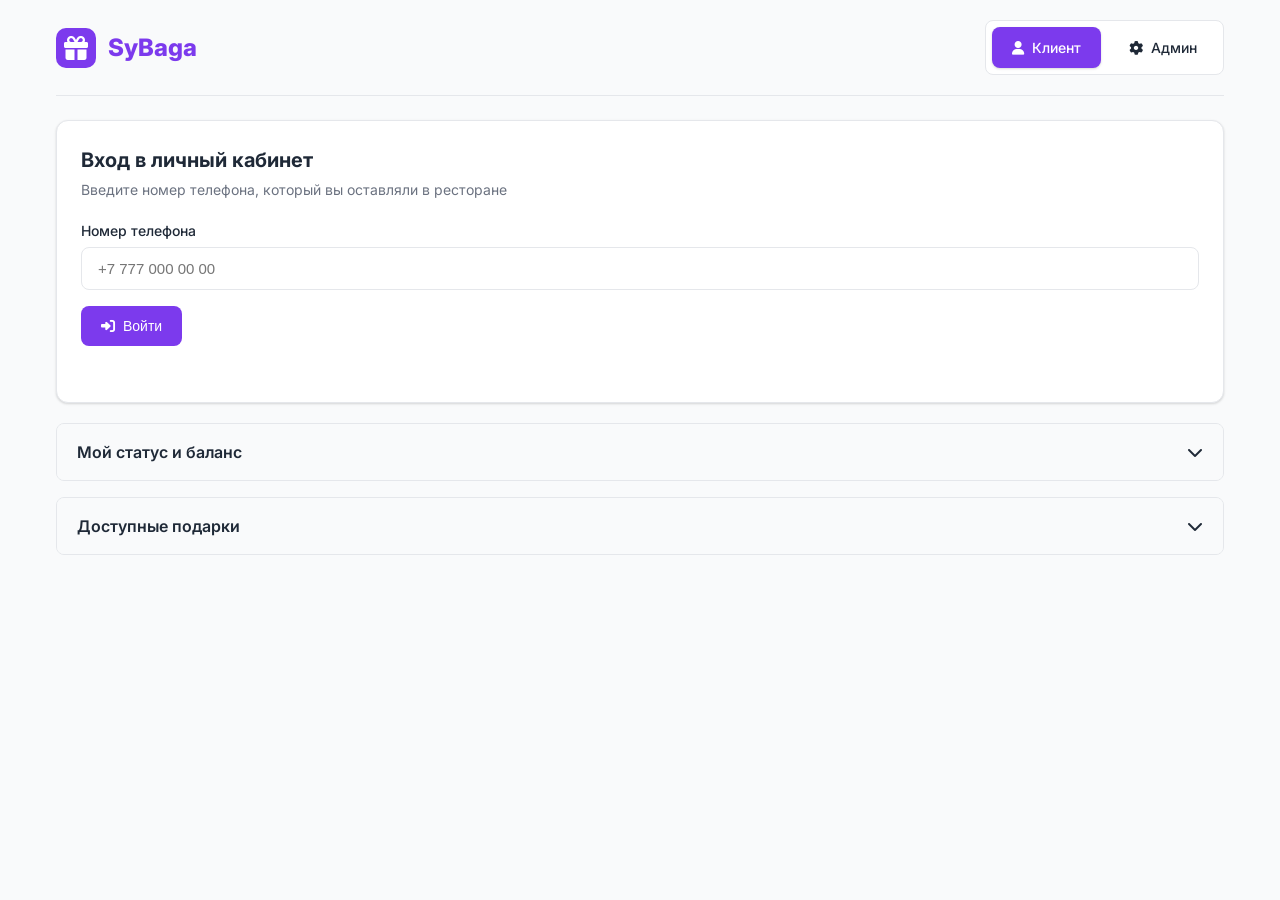
==== index.html @ da4df9f8 "lol" ====
<!DOCTYPE html>
<html lang="ru">
<head>
  <meta charset="UTF-8"/>
  <meta name="viewport" content="width=device-width, initial-scale=1"/>
  <title>SyBaga — Бонусная система</title>
  <link rel="preconnect" href="https://fonts.googleapis.com">
  <link rel="preconnect" href="https://fonts.gstatic.com" crossorigin>
  <link href="https://fonts.googleapis.com/css2?family=Inter:wght@300;400;500;600;700;800&display=swap" rel="stylesheet">
  <link rel="stylesheet" href="https://cdnjs.cloudflare.com/ajax/libs/font-awesome/6.4.0/css/all.min.css">
  <style>
    :root {
      --primary: #7c3aed;
      --primary-dark: #6d28d9;
      --primary-light: #8b5cf6;
      --primary-bg: #f5f3ff;
      --secondary: #10b981;
      --secondary-dark: #059669;
      --accent: #f59e0b;
      --danger: #ef4444;
      --danger-dark: #dc2626;
      --text: #1f2937;
      --text-light: #6b7280;
      --text-lighter: #9ca3af;
      --bg: #f9fafb;
      --bg-card: #ffffff;
      --border: #e5e7eb;
      --border-light: #f3f4f6;
      --shadow: 0 1px 3px 0 rgba(0, 0, 0, 0.1), 0 1px 2px 0 rgba(0, 0, 0, 0.06);
      --shadow-lg: 0 10px 15px -3px rgba(0, 0, 0, 0.1), 0 4px 6px -2px rgba(0, 0, 0, 0.05);
      --radius: 8px;
      --radius-lg: 12px;
      --radius-xl: 16px;
    }

    * {
      box-sizing: border-box;
      margin: 0;
      padding: 0;
    }

    body {
      min-height: 100vh;
      font-family: 'Inter', system-ui, -apple-system, BlinkMacSystemFont, "Segoe UI", sans-serif;
      background: var(--bg);
      color: var(--text);
      line-height: 1.5;
    }

    /* Layout */
    .app-container {
      max-width: 1200px;
      margin: 0 auto;
      padding: 0 16px;
    }

    .app-header {
      display: flex;
      align-items: center;
      justify-content: space-between;
      padding: 20px 0;
      margin-bottom: 24px;
      border-bottom: 1px solid var(--border);
    }

    .logo {
      display: flex;
      align-items: center;
      gap: 12px;
      font-weight: 800;
      font-size: 24px;
      color: var(--primary);
    }

    .logo-icon {
      background: var(--primary);
      color: white;
      width: 40px;
      height: 40px;
      border-radius: 10px;
      display: flex;
      align-items: center;
      justify-content: center;
    }

    .view-tabs {
      display: flex;
      gap: 8px;
      background: var(--bg-card);
      padding: 6px;
      border-radius: var(--radius);
      border: 1px solid var(--border);
    }

    .view-tab {
      padding: 10px 20px;
      border-radius: var(--radius);
      cursor: pointer;
      font-weight: 500;
      font-size: 14px;
      transition: all 0.2s;
      display: flex;
      align-items: center;
      gap: 8px;
    }

    .view-tab.active {
      background: var(--primary);
      color: white;
      box-shadow: var(--shadow);
    }

    .page {
      display: none;
    }

    .page.active {
      display: block;
    }

    /* Cards */
    .card {
      background: var(--bg-card);
      border-radius: var(--radius-lg);
      padding: 24px;
      box-shadow: var(--shadow);
      border: 1px solid var(--border);
      margin-bottom: 20px;
    }

    .card-header {
      display: flex;
      align-items: center;
      justify-content: space-between;
      margin-bottom: 20px;
    }

    .card-title {
      font-size: 20px;
      font-weight: 700;
      color: var(--text);
    }

    .card-subtitle {
      font-size: 14px;
      color: var(--text-light);
      margin-top: 4px;
    }

    /* Forms */
    .form-group {
      margin-bottom: 16px;
    }

    .form-label {
      display: block;
      font-size: 14px;
      font-weight: 500;
      margin-bottom: 6px;
      color: var(--text);
    }

    .form-input {
      width: 100%;
      padding: 12px 16px;
      border-radius: var(--radius);
      border: 1px solid var(--border);
      font-size: 15px;
      transition: all 0.2s;
      background: var(--bg-card);
    }

    .form-input:focus {
      outline: none;
      border-color: var(--primary);
      box-shadow: 0 0 0 3px rgba(124, 58, 237, 0.1);
    }

    /* Buttons */
    .btn {
      display: inline-flex;
      align-items: center;
      justify-content: center;
      padding: 12px 20px;
      border-radius: var(--radius);
      font-size: 14px;
      font-weight: 500;
      cursor: pointer;
      transition: all 0.2s;
      border: none;
      gap: 8px;
    }

    .btn-primary {
      background: var(--primary);
      color: white;
    }

    .btn-primary:hover {
      background: var(--primary-dark);
    }

    .btn-secondary {
      background: var(--secondary);
      color: white;
    }

    .btn-secondary:hover {
      background: var(--secondary-dark);
    }

    .btn-outline {
      background: transparent;
      color: var(--text);
      border: 1px solid var(--border);
    }

    .btn-outline:hover {
      background: var(--bg);
    }

    .btn-danger {
      background: var(--danger);
      color: white;
    }

    .btn-danger:hover {
      background: var(--danger-dark);
    }

    .btn-sm {
      padding: 8px 14px;
      font-size: 13px;
    }

    /* Toast */
    .toast {
      margin-top: 12px;
      padding: 10px 14px;
      border-radius: var(--radius);
      font-size: 14px;
      display: flex;
      align-items: center;
      gap: 8px;
    }

    .toast-success {
      background: #ecfdf5;
      color: var(--secondary-dark);
      border: 1px solid #a7f3d0;
    }

    .toast-error {
      background: #fef2f2;
      color: var(--danger-dark);
      border: 1px solid #fecaca;
    }

    /* Status badges */
    .status-badge {
      display: inline-flex;
      align-items: center;
      gap: 6px;
      padding: 6px 12px;
      border-radius: 20px;
      font-size: 13px;
      font-weight: 500;
    }

    .status-primary {
      background: var(--primary-bg);
      color: var(--primary);
    }

    .status-success {
      background: #ecfdf5;
      color: var(--secondary);
    }

    .status-warning {
      background: #fffbeb;
      color: var(--accent);
    }

    /* Grid */
    .grid-2 {
      display: grid;
      grid-template-columns: 1fr 1fr;
      gap: 20px;
    }

    .grid-3 {
      display: grid;
      grid-template-columns: repeat(3, 1fr);
      gap: 20px;
    }

    .grid-4 {
      display: grid;
      grid-template-columns: repeat(4, 1fr);
      gap: 20px;
    }

    @media (max-width: 900px) {
      .grid-2, .grid-3, .grid-4 {
        grid-template-columns: 1fr;
      }
    }

    /* User info cards */
    .user-info-grid {
      display: grid;
      grid-template-columns: repeat(auto-fill, minmax(200px, 1fr));
      gap: 16px;
    }

    .info-card {
      background: var(--bg);
      border-radius: var(--radius);
      padding: 16px;
      border: 1px solid var(--border-light);
    }

    .info-label {
      font-size: 13px;
      color: var(--text-light);
      margin-bottom: 4px;
    }

    .info-value {
      font-size: 18px;
      font-weight: 700;
      color: var(--text);
    }

    /* Gift cards */
    .gift-grid {
      display: grid;
      grid-template-columns: repeat(auto-fill, minmax(280px, 1fr));
      gap: 20px;
    }

    .gift-card {
      border-radius: var(--radius-lg);
      border: 1px solid var(--border);
      overflow: hidden;
      transition: all 0.3s;
      background: var(--bg-card);
    }

    .gift-card:hover {
      transform: translateY(-5px);
      box-shadow: var(--shadow-lg);
    }

    .gift-image {
      width: 100%;
      height: 160px;
      object-fit: cover;
      background: var(--bg);
    }

    .gift-content {
      padding: 16px;
    }

    .gift-title {
      font-size: 16px;
      font-weight: 600;
      margin-bottom: 8px;
    }

    .gift-price {
      font-size: 14px;
      color: var(--text-light);
      margin-bottom: 12px;
    }

    /* Admin Layout */
    .admin-layout {
      display: grid;
      grid-template-columns: 240px 1fr;
      gap: 24px;
    }

    @media (max-width: 900px) {
      .admin-layout {
        grid-template-columns: 1fr;
      }
    }

    .admin-sidebar {
      background: var(--bg-card);
      border-radius: var(--radius-lg);
      padding: 20px 0;
      box-shadow: var(--shadow);
      border: 1px solid var(--border);
      height: fit-content;
    }

    .sidebar-title {
      font-size: 14px;
      color: var(--text-light);
      margin-bottom: 12px;
      padding: 0 20px;
      font-weight: 600;
    }

    .nav-list {
      display: flex;
      flex-direction: column;
    }

    .nav-item {
      display: flex;
      align-items: center;
      justify-content: space-between;
      padding: 12px 20px;
      cursor: pointer;
      transition: all 0.2s;
      font-size: 14px;
      font-weight: 500;
    }

    .nav-item:hover {
      background: var(--bg);
    }

    .nav-item.active {
      background: var(--primary-bg);
      color: var(--primary);
      border-right: 3px solid var(--primary);
    }

    .nav-badge {
      background: var(--bg);
      color: var(--text-light);
      font-size: 11px;
      padding: 2px 6px;
      border-radius: 10px;
    }

    .nav-item.active .nav-badge {
      background: var(--primary);
      color: white;
    }

    /* KPI Cards */
    .kpi-grid {
      display: grid;
      grid-template-columns: repeat(auto-fill, minmax(200px, 1fr));
      gap: 16px;
    }

    .kpi-card {
      background: var(--bg-card);
      border-radius: var(--radius);
      padding: 20px;
      border: 1px solid var(--border);
    }

    .kpi-icon {
      width: 40px;
      height: 40px;
      border-radius: 10px;
      display: flex;
      align-items: center;
      justify-content: center;
      margin-bottom: 12px;
      font-size: 18px;
    }

    .kpi-icon.primary {
      background: var(--primary-bg);
      color: var(--primary);
    }

    .kpi-icon.success {
      background: #ecfdf5;
      color: var(--secondary);
    }

    .kpi-icon.warning {
      background: #fffbeb;
      color: var(--accent);
    }

    .kpi-label {
      font-size: 13px;
      color: var(--text-light);
      margin-bottom: 4px;
    }

    .kpi-value {
      font-size: 24px;
      font-weight: 700;
      color: var(--text);
    }

    /* Tables */
    .table-container {
      overflow-x: auto;
      border-radius: var(--radius);
      border: 1px solid var(--border);
    }

    table {
      width: 100%;
      border-collapse: collapse;
      font-size: 14px;
    }

    th, td {
      padding: 12px 16px;
      text-align: left;
      border-bottom: 1px solid var(--border);
    }

    th {
      background: var(--bg);
      font-weight: 600;
      color: var(--text-light);
      font-size: 13px;
    }

    tr:last-child td {
      border-bottom: none;
    }

    tr:hover {
      background: var(--bg);
    }

    /* Accordion */
    .accordion {
      border-radius: var(--radius);
      border: 1px solid var(--border);
      margin-bottom: 16px;
      overflow: hidden;
    }

    .accordion-header {
      padding: 16px 20px;
      background: var(--bg);
      cursor: pointer;
      display: flex;
      align-items: center;
      justify-content: space-between;
      font-weight: 600;
    }

    .accordion-header:hover {
      background: var(--border-light);
    }

    .accordion-icon {
      transition: transform 0.3s;
    }

    .accordion.open .accordion-icon {
      transform: rotate(180deg);
    }

    .accordion-body {
      padding: 20px;
      border-top: 1px solid var(--border);
      display: none;
    }

    .accordion.open .accordion-body {
      display: block;
    }

    /* Divider */
    .divider {
      height: 1px;
      background: var(--border);
      margin: 24px 0;
    }

    /* Section title */
    .section-title {
      font-size: 18px;
      font-weight: 600;
      margin-bottom: 16px;
      color: var(--text);
    }
  </style>
</head>
<body>
  <div class="app-container">
    <header class="app-header">
      <div class="logo">
        <div class="logo-icon">
          <i class="fas fa-gift"></i>
        </div>
        <span>SyBaga</span>
      </div>
      <div class="view-tabs">
        <div class="view-tab active" id="tab-client">
          <i class="fas fa-user"></i>
          <span>Клиент</span>
        </div>
        <div class="view-tab" id="tab-admin">
          <i class="fas fa-cog"></i>
          <span>Админ</span>
        </div>
      </div>
    </header>

    <!-- CLIENT SECTION -->
    <section class="page active" id="page-client">
      <div class="card">
        <div class="card-header">
          <div>
            <h2 class="card-title">Вход в личный кабинет</h2>
            <p class="card-subtitle">Введите номер телефона, который вы оставляли в ресторане</p>
          </div>
        </div>
        <div class="form-group">
          <label class="form-label">Номер телефона</label>
          <input type="text" class="form-input" id="user-phone" placeholder="+7 777 000 00 00">
        </div>
        <button class="btn btn-primary" id="btn-user-login">
          <i class="fas fa-sign-in-alt"></i>
          Войти
        </button>
        <div id="u-toast" class="toast"></div>
      </div>

      <div class="accordion" id="acc-status">
        <div class="accordion-header">
          <span>Мой статус и баланс</span>
          <i class="fas fa-chevron-down accordion-icon"></i>
        </div>
        <div class="accordion-body">
          <div id="user-info"></div>
        </div>
      </div>

      <div class="accordion" id="acc-gifts">
        <div class="accordion-header">
          <span>Доступные подарки</span>
          <i class="fas fa-chevron-down accordion-icon"></i>
        </div>
        <div class="accordion-body">
          <div id="user-gifts" class="gift-grid"></div>
        </div>
      </div>
    </section>

    <!-- ADMIN SECTION -->
    <section class="page" id="page-admin">
      <div class="card" id="admin-login-card">
        <div class="card-header">
          <div>
            <h2 class="card-title">Вход в админ-панель</h2>
            <p class="card-subtitle">Доступ только для сотрудников ресторана</p>
          </div>
          <div class="status-badge status-warning">
            <i class="fas fa-lock"></i>
            <span>Требуется авторизация</span>
          </div>
        </div>
        <div class="grid-2">
          <div class="form-group">
            <label class="form-label">Логин</label>
            <input type="text" class="form-input" id="adm-login" value="admin">
          </div>
          <div class="form-group">
            <label class="form-label">Пароль</label>
            <input type="password" class="form-input" id="adm-pass" value="admin123">
          </div>
        </div>
        <button class="btn btn-primary" id="btn-adm-login">
          <i class="fas fa-key"></i>
          Войти в админ-панель
        </button>
        <div id="a-toast" class="toast"></div>
      </div>

      <div class="admin-layout" id="admin-layout" style="display:none;">
        <aside class="admin-sidebar">
          <div class="sidebar-title">УПРАВЛЕНИЕ</div>
          <nav class="nav-list">
            <div class="nav-item active" data-page="admin-dashboard">
              <span>
                <i class="fas fa-tachometer-alt"></i>
                Дашборд
              </span>
              <span class="nav-badge">Обзор</span>
            </div>
            <div class="nav-item" data-page="admin-clients">
              <span>
                <i class="fas fa-users"></i>
                Клиенты
              </span>
              <span class="nav-badge">База</span>
            </div>
            <div class="nav-item" data-page="admin-gifts">
              <span>
                <i class="fas fa-gift"></i>
                Подарки
              </span>
              <span class="nav-badge">Каталог</span>
            </div>
            <div class="nav-item" data-page="admin-analytics">
              <span>
                <i class="fas fa-chart-bar"></i>
                Аналитика
              </span>
              <span class="nav-badge">Статистика</span>
            </div>
          </nav>
        </aside>

        <div>
          <!-- DASHBOARD -->
          <section class="card admin-subpage" id="admin-dashboard" style="display:block;">
            <div class="card-header">
              <div>
                <h2 class="card-title">Дашборд системы</h2>
                <p class="card-subtitle">Обзор активности клиентов и подарков</p>
              </div>
              <button class="btn btn-outline" id="btn-refresh-dashboard">
                <i class="fas fa-sync-alt"></i>
                Обновить
              </button>
            </div>
            <div class="kpi-grid" id="dash-kpis">
              <!-- заполняется из JS -->
            </div>
            <div class="divider"></div>
            <div style="display:flex;gap:12px;flex-wrap:wrap;">
              <button class="btn btn-primary" id="btn-go-clients">
                <i class="fas fa-users"></i>
                Управление клиентами
              </button>
              <button class="btn btn-outline" id="btn-go-gifts">
                <i class="fas fa-gift"></i>
                Каталог подарков
              </button>
              <button class="btn btn-outline" id="btn-go-analytics">
                <i class="fas fa-chart-bar"></i>
                Аналитика и отчеты
              </button>
            </div>
          </section>

          <!-- CLIENTS -->
          <section class="card admin-subpage" id="admin-clients" style="display:none;">
            <div class="card-header">
              <div>
                <h2 class="card-title">Управление клиентами</h2>
                <p class="card-subtitle">Создание клиентов, поиск и управление чеками</p>
              </div>
            </div>

            <div class="grid-2">
              <div>
                <h3 class="section-title">Новый клиент</h3>
                <div class="form-group">
                  <label class="form-label">Имя</label>
                  <input type="text" class="form-input" id="new-name">
                </div>
                <div class="form-group">
                  <label class="form-label">Телефон</label>
                  <input type="text" class="form-input" id="new-phone" placeholder="+7 777 000 00 00">
                </div>
                <button class="btn btn-primary" id="btn-add-user">
                  <i class="fas fa-user-plus"></i>
                  Создать клиента
                </button>
              </div>

              <div>
                <h3 class="section-title">Поиск клиентов</h3>
                <div class="form-group">
                  <label class="form-label">Имя или телефон</label>
                  <input type="text" class="form-input" id="users-q" placeholder="например, Айжан или +7777...">
                </div>
                <div id="users-list" style="max-height:300px;overflow:auto;"></div>
              </div>
            </div>

            <div class="divider"></div>

            <div class="grid-2">
              <div>
                <h3 class="section-title">Профиль клиента</h3>
                <div id="client-profile"></div>
              </div>
              <div>
                <h3 class="section-title">Чеки клиента</h3>
                <div class="form-group">
                  <label class="form-label">Добавить чек</label>
                  <div class="grid-2" style="gap:12px;">
                    <input type="number" class="form-input" id="bill-sum" placeholder="Сумма, тг">
                    <button class="btn btn-primary" id="btn-add-bill">
                      <i class="fas fa-plus"></i>
                      Добавить
                    </button>
                  </div>
                </div>
                <p class="card-subtitle">Телефон берется из выбранного клиента</p>
                <div id="bills-list" style="margin-top:16px;max-height:240px;overflow:auto;"></div>
              </div>
            </div>
          </section>

          <!-- GIFTS -->
          <section class="card admin-subpage" id="admin-gifts" style="display:none;">
            <div class="card-header">
              <div>
                <h2 class="card-title">Каталог подарков</h2>
                <p class="card-subtitle">Управление подарками и их выдачей</p>
              </div>
            </div>

            <div class="grid-2">
              <div>
                <h3 class="section-title">Создать подарок</h3>
                <div class="form-group">
                  <label class="form-label">Название</label>
                  <input type="text" class="form-input" id="g-name">
                </div>
                <div class="form-group">
                  <label class="form-label">Цена (минимальная сумма чека)</label>
                  <input type="number" class="form-input" id="g-price">
                </div>
                <div class="form-group">
                  <label class="form-label">Фото (URL)</label>
                  <input type="text" class="form-input" id="g-photo" placeholder="https://...">
                </div>
                <button class="btn btn-primary" id="btn-g-create">
                  <i class="fas fa-plus-circle"></i>
                  Создать подарок
                </button>
              </div>
              <div>
                <h3 class="section-title">Выдать подарок</h3>
                <div class="form-group">
                  <label class="form-label">Телефон клиента</label>
                  <input type="text" class="form-input" id="r-phone" placeholder="+7...">
                </div>
                <div class="form-group">
                  <label class="form-label">Название подарка</label>
                  <input type="text" class="form-input" id="r-gift" placeholder="Тот же текст, что в названии">
                </div>
                <button class="btn btn-danger" id="btn-redeem-admin">
                  <i class="fas fa-gift"></i>
                  Выдать подарок клиенту
                </button>
                <p class="card-subtitle">После выдачи баланс клиента обнуляется</p>
              </div>
            </div>

            <div class="divider"></div>

            <h3 class="section-title">Все подарки</h3>
            <div id="gifts-admin" class="gift-grid"></div>
          </section>

          <!-- ANALYTICS -->
          <section class="card admin-subpage" id="admin-analytics" style="display:none;">
            <div class="card-header">
              <div>
                <h2 class="card-title">Аналитика и отчеты</h2>
                <p class="card-subtitle">Статистика по клиентам, оборотам и подаркам</p>
              </div>
            </div>

            <div style="display:flex;gap:12px;flex-wrap:wrap;margin-bottom:20px;">
              <button class="btn btn-primary" id="btn-analytics">
                <i class="fas fa-calculator"></i>
                Пересчитать аналитику
              </button>
              <button class="btn btn-outline" id="btn-export-users">
                <i class="fas fa-file-export"></i>
                Экспорт клиентов
              </button>
              <button class="btn btn-outline" id="btn-export-bills">
                <i class="fas fa-file-export"></i>
                Экспорт чеков
              </button>
              <button class="btn btn-outline" id="btn-export-redeem">
                <i class="fas fa-file-export"></i>
                Экспорт выданных подарков
              </button>
            </div>

            <div class="kpi-grid" id="kpi"></div>

            <div class="divider"></div>

            <h3 class="section-title">Детальная статистика по клиентам</h3>
            <div id="analytics-table" class="table-container"></div>
          </section>
        </div>
      </div>
    </section>
  </div>

  <script>
    /* ========= CONFIG ========= */
    const API_BASE = 'https://script.google.com/macros/s/AKfycbwIJz673mQDhmUDW1wyuCCsj97qutq1CxmE4lG9saifd7nD2J8yxTr8Go3TUmobOdv-/exec';

    /* ========= Helpers ========= */
    const $ = s => document.querySelector(s);
    const el = (t,a={},c=[])=>{
      const n=document.createElement(t);
      for(const k in a){
        if(k==='class') n.className=a[k];
        else if(k==='html') n.innerHTML=a[k];
        else n.setAttribute(k,a[k]);
      }
      (Array.isArray(c)?c:[c]).filter(Boolean).forEach(x=>n.append(x));
      return n;
    };

    function normPhone(p){
      p = String(p || '').replace(/[^\d+]/g,'');
      if(p.startsWith('+7')) return p;
      if(p.startsWith('8') && p.length===11) return '+7'+p.slice(1);
      if(p.length===10) return '+7'+p;
      return p;
    }

    function toast(node,msg,ok=true){
      node.className = 'toast ' + (ok?'toast-success':'toast-error');
      node.innerHTML = ok 
        ? `<i class="fas fa-check-circle"></i> ${msg}`
        : `<i class="fas fa-exclamation-circle"></i> ${msg}`;
      setTimeout(()=>{ if(node.innerHTML.includes(msg)) node.innerHTML=''; },3000);
    }

    async function api(action, body={}, method='POST'){
      const payload = new URLSearchParams(Object.entries({action,...body}));
      if(method === 'GET'){
        const r = await fetch(`${API_BASE}?${payload.toString()}`);
        return r.json();
      }else{
        const r = await fetch(API_BASE,{
          method:'POST',
          headers:{'Content-Type':'application/x-www-form-urlencoded;charset=UTF-8'},
          body:payload.toString()
        });
        return r.json();
      }
    }

    function download(name,text){
      const a=document.createElement('a');
      a.href=URL.createObjectURL(new Blob([text],{type:'text/csv;charset=utf-8'}));
      a.download=name;a.click();URL.revokeObjectURL(a.href);
    }

    /* ========= Top-level tabs (client / admin) ========= */
    function showMainPage(which){
      document.querySelectorAll('.page').forEach(p=>p.classList.remove('active'));
      $('#page-'+which).classList.add('active');
      document.querySelectorAll('.view-tab').forEach(tab => {
        tab.classList.toggle('active', tab.id === `tab-${which}`);
      });
    }
    $('#tab-client').onclick = ()=> showMainPage('client');
    $('#tab-admin').onclick  = ()=> showMainPage('admin');

    /* ========= CLIENT: accordion ========= */
    function toggleAcc(elWrap){
      elWrap.classList.toggle('open');
    }
    document.querySelectorAll('.accordion-header').forEach(header => {
      header.onclick = () => toggleAcc(header.parentElement);
    });

    /* ========= CLIENT: login & profile ========= */
    $('#btn-user-login').onclick = async ()=>{
      const phone = normPhone($('#user-phone').value);
      if(!phone) return toast($('#u-toast'),'Введите номер телефона',false);
      try{
        const r = await api('auth_user',{phone});
        if(!r.ok){ toast($('#u-toast'), r.error||'Клиент не найден',false); return; }
        toast($('#u-toast'),'Вход выполнен успешно',true);
        $('#acc-status').classList.add('open');
        $('#acc-gifts').classList.add('open');
        await loadUser(phone);
      }catch(e){
        toast($('#u-toast'), e.message||String(e), false);
      }
    };

    async function loadUser(phone){
      const prof = await api('users_me',{phone});
      if(!prof.ok){ toast($('#u-toast'), prof.error||'Ошибка загрузки данных', false); return; }
      const u = prof.user;

      // статус
      const box = $('#user-info');
      box.innerHTML='';
      box.append(
        el('div', {class: 'user-info-grid'}, [
          el('div', {class: 'info-card'}, [
            el('div', {class: 'info-label'}, 'Имя'),
            el('div', {class: 'info-value'}, u.name||'-')
          ]),
          el('div', {class: 'info-card'}, [
            el('div', {class: 'info-label'}, 'Телефон'),
            el('div', {class: 'info-value'}, u.phone)
          ]),
          el('div', {class: 'info-card'}, [
            el('div', {class: 'info-label'}, 'Всего потрачено'),
            el('div', {class: 'info-value'}, `${u.lifetime_sum} тг`)
          ]),
          el('div', {class: 'info-card'}, [
            el('div', {class: 'info-label'}, 'Текущий баланс'),
            el('div', {class: 'info-value'}, `${u.balance} тг`)
          ])
        ])
      );

      // подарки
      const gl = await api('gifts_list',{},'GET');
      const cont = $('#user-gifts');
      cont.innerHTML='';
      gl.gifts.forEach(g=>{
        const can = Number(u.balance) >= Number(g.price||0);
        const card = el('div',{class:'gift-card'},[
          el('img',{class:'gift-image',src:g.photo||'https://via.placeholder.com/300x160?text=Подарок',alt:g.name}),
          el('div',{class:'gift-content'},[
            el('div',{class:'gift-title',html:g.name}),
            el('div',{class:'gift-price',html:`Необходимая сумма: ${g.price} тг`}),
            el('button',{
              class:'btn '+(can?'btn-primary':'btn-outline'),
              style:'width:100%;margin-top:8px;',
              disabled: (!can)
            }, [
              can 
                ? [el('i',{class:'fas fa-gift'}), 'Получить подарок']
                : [el('i',{class:'fas fa-lock'}), 'Недостаточно средств']
            ])
          ])
        ]);

        card.querySelector('button').onclick = async ()=>{
          if(!can) return;
          if(!confirm(`Получить «${g.name}» за ${g.price} тг? Баланс обнулится.`)) return;
          const r = await api('redeem',{phone:u.phone,giftName:g.name,actor:'self'});
          if(!r.ok) return alert(r.error||'Ошибка получения подарка');
          await loadUser(u.phone);
        };

        cont.append(card);
      });
    }

    /* ========= ADMIN: login & nav ========= */
    let currentAdminPhone = null; // выбранный клиент

    $('#btn-adm-login').onclick = async ()=>{
      try{
        await api('init',{},'POST');
        const r = await api('auth_admin',{
          login:$('#adm-login').value,
          password:$('#adm-pass').value
        });
        if(!r.ok) throw new Error(r.error||'Неверный логин или пароль');
        toast($('#a-toast'),'Авторизация прошла успешно',true);
        $('#admin-login-card').style.display='none';
        $('#admin-layout').style.display='grid';
        await refreshDashboard();
        await renderUsers('');
        await refreshGiftsAdmin();
      }catch(e){
        toast($('#a-toast'), e.message||String(e), false);
      }
    };

    function setAdminSubpage(id){
      document.querySelectorAll('.admin-subpage').forEach(p=>p.style.display='none');
      $('#'+id).style.display='block';
      document.querySelectorAll('.nav-item').forEach(i=>{
        i.classList.toggle('active', i.dataset.page===id);
      });
    }

    document.querySelectorAll('.nav-item').forEach(i=>{
      i.onclick = ()=>{
        setAdminSubpage(i.dataset.page);
        if(i.dataset.page==='admin-analytics') renderAnalytics();
        if(i.dataset.page==='admin-dashboard') refreshDashboard();
      };
    });

    $('#btn-go-clients').onclick   = ()=> setAdminSubpage('admin-clients');
    $('#btn-go-gifts').onclick     = ()=> { setAdminSubpage('admin-gifts'); refreshGiftsAdmin(); };
    $('#btn-go-analytics').onclick = ()=> { setAdminSubpage('admin-analytics'); renderAnalytics(); };
    $('#btn-refresh-dashboard').onclick = ()=> refreshDashboard();

    /* ========= ADMIN: clients ========= */
    $('#btn-add-user').onclick = async ()=>{
      const name = $('#new-name').value.trim();
      const phone = normPhone($('#new-phone').value);
      if(!name || !phone) return toast($('#a-toast'),'Введите имя и телефон',false);
      const r = await api('users_create',{name,phone});
      if(!r.ok) return toast($('#a-toast'), r.error||'Ошибка создания клиента', false);
      $('#new-name').value=''; $('#new-phone').value='';
      toast($('#a-toast'),'Клиент успешно создан',true);
      renderUsers($('#users-q').value);
      refreshDashboard();
    };

    $('#users-q').oninput = ()=> renderUsers($('#users-q').value);

    async function renderUsers(q){
      const r = await api('users_list',{query:q},'GET');
      if(!r.ok) return;
      const cont = $('#users-list');
      cont.innerHTML='';
      if(!r.users.length){
        cont.innerHTML = '<div class="card-subtitle">Клиенты не найдены</div>';
        return;
      }
      const tbl = el('table',{},[
        el('thead',{},[el('tr',{},[
          el('th',{html:'Имя'}), el('th',{html:'Телефон'}), el('th',{html:'Последний подарок'})
        ])])
      ]);
      const tb = el('tbody');
      r.users.forEach(u=>{
        const tr = el('tr',{},[
          el('td',{html:u.name}),
          el('td',{html:u.phone}),
          el('td',{html:u.gift || '<span class="card-subtitle">—</span>'})
        ]);
        tr.style.cursor='pointer';
        tr.onclick = ()=> selectClient(u.phone);
        tb.append(tr);
      });
      tbl.append(tb);
      cont.append(tbl);
    }

    async function selectClient(phone){
      currentAdminPhone = phone;
      const prof = await api('users_me',{phone});
      if(!prof.ok) return alert(prof.error||'Ошибка загрузки профиля');
      const u = prof.user;

      // профиль
      const box = $('#client-profile');
      box.innerHTML='';
      box.append(
        el('div', {class: 'user-info-grid'}, [
          el('div', {class: 'info-card'}, [
            el('div', {class: 'info-label'}, 'Имя'),
            el('div', {class: 'info-value'}, u.name)
          ]),
          el('div', {class: 'info-card'}, [
            el('div', {class: 'info-label'}, 'Телефон'),
            el('div', {class: 'info-value'}, u.phone)
          ]),
          el('div', {class: 'info-card'}, [
            el('div', {class: 'info-label'}, 'Всего потрачено'),
            el('div', {class: 'info-value'}, `${u.lifetime_sum} тг`)
          ]),
          el('div', {class: 'info-card'}, [
            el('div', {class: 'info-label'}, 'Текущий баланс'),
            el('div', {class: 'info-value'}, `${u.balance} тг`)
          ]),
          el('div', {class: 'info-card', style: 'grid-column: 1 / -1'}, [
            el('div', {class: 'info-label'}, 'Полученные подарки'),
            el('div', {class: 'info-value'}, (u.gifts_got||[]).length ? u.gifts_got.join(', ') : '—')
          ])
        ])
      );

      // чеки
      const bills = await api('bills_list',{phone},'GET');
      const cont = $('#bills-list');
      cont.innerHTML='';
      if(!bills.ok || !bills.bills.length){
        cont.innerHTML='<div class="card-subtitle">Чеки пока не добавлены</div>';
        return;
      }
      const tbl = el('table',{},[
        el('thead',{},[el('tr',{},[
          el('th',{html:'Дата'}), el('th',{html:'Телефон'}), el('th',{html:'Сумма'})
        ])])
      ]);
      const tb = el('tbody');
      bills.bills.forEach(b=>{
        tb.append(el('tr',{},[
          el('td',{html:b.date}),
          el('td',{html:b.phone}),
          el('td',{html:`${b.bill} тг`})
        ]));
      });
      tbl.append(tb);
      cont.append(tbl);
    }

    $('#btn-add-bill').onclick = async ()=>{
      if(!currentAdminPhone) return alert('Сначала выберите клиента в таблице');
      const bill = parseFloat($('#bill-sum').value);
      if(isNaN(bill)) return alert('Введите корректную сумму чека');
      const r = await api('bills_add',{phone:currentAdminPhone,bill});
      if(!r.ok) return alert(r.error||'Ошибка добавления чека');
      $('#bill-sum').value='';
      await selectClient(currentAdminPhone);
      await refreshDashboard();
    };

    /* ========= ADMIN: gifts ========= */
    async function refreshGiftsAdmin(){
      const r = await api('gifts_list',{},'GET');
      if(!r.ok) return;
      const cont = $('#gifts-admin');
      cont.innerHTML='';
      if(!r.gifts.length){
        cont.innerHTML='<div class="card-subtitle">Подарков пока нет</div>';
        return;
      }
      r.gifts.forEach(g=>{
        const card = el('div',{class:'gift-card'},[
          el('img',{class:'gift-image',src:g.photo||'https://via.placeholder.com/300x160?text=Подарок',alt:g.name}),
          el('div',{class:'gift-content'},[
            el('div',{class:'gift-title',html:g.name}),
            el('div',{class:'gift-price',html:`Цена: ${g.price} тг`}),
            el('div',{style:'display:flex;gap:8px;margin-top:12px;'},[
              el('button',{class:'btn btn-outline btn-sm'},[
                el('i',{class:'fas fa-edit'}), 'Изменить'
              ]),
              el('button',{class:'btn btn-danger btn-sm'},[
                el('i',{class:'fas fa-trash'}), 'Удалить'
              ])
            ])
          ])
        ]);

        // Изменить
        card.querySelectorAll('button')[0].onclick = async ()=>{
          const np = prompt('Новая цена (пусто — без изменения):', g.price);
          const ph = prompt('URL фото (пусто — без изменения):', g.photo || '');
          const body = {name:g.name};
          if(np!==null && np!=='') body.price = Number(np);
          if(ph!==null && ph!=='') body.photo = ph;
          const r2 = await api('gifts_update',body);
          if(!r2.ok) return alert(r2.error||'Ошибка обновления');
          refreshGiftsAdmin();
        };

        // Удалить
        card.querySelectorAll('button')[1].onclick = async ()=>{
          if(!confirm(`Удалить подарок «${g.name}»?`)) return;
          const r3 = await api('gifts_delete',{name:g.name});
          if(!r3.ok) return alert(r3.error||'Ошибка удаления');
          refreshGiftsAdmin();
        };

        cont.append(card);
      });
    }

    $('#btn-g-create').onclick = async ()=>{
      const name = $('#g-name').value.trim();
      const price = parseInt($('#g-price').value,10);
      const photo = $('#g-photo').value.trim();
      if(!name) return alert('Название обязательно');
      const r = await api('gifts_create',{name,price:isNaN(price)?0:price,photo});
      if(!r.ok) return alert(r.error||'Ошибка создания подарка');
      $('#g-name').value='';$('#g-price').value='';$('#g-photo').value='';
      refreshGiftsAdmin();
    };

    $('#btn-redeem-admin').onclick = async ()=>{
      const phone = normPhone($('#r-phone').value);
      const giftName = $('#r-gift').value.trim();
      if(!phone || !giftName) return alert('Телефон и название подарка обязательны');
      if(!confirm(`Выдать подарок «${giftName}» клиенту ${phone}? Баланс обнулится.`)) return;
      const r = await api('redeem',{phone,giftName,actor:'admin'});
      if(!r.ok) return alert(r.error||'Ошибка выдачи подарка');
      alert('Подарок успешно выдан');
      if(currentAdminPhone === phone) selectClient(phone);
      refreshGiftsAdmin();
      refreshDashboard();
    };

    /* ========= ADMIN: analytics ========= */
    $('#btn-analytics').onclick = async ()=>{
      const r = await api('analytics_rebuild',{},'POST');
      if(!r.ok) return alert(r.error||'Ошибка пересчета аналитики');
      alert('Аналитика успешно пересчитана');
      renderAnalytics();
    };

    async function renderAnalytics(){
      const r = await api('users_list',{},'GET');
      if(!r.ok) return;
      const rows = [];
      let total = 0;

      for(const u of r.users){
        const p = await api('users_me',{phone:u.phone});
        if(p.ok){
          rows.push({
            name:u.name,
            phone:u.phone,
            sum:p.user.lifetime_sum,
            got:(p.user.gifts_got||[]).join(', ')
          });
          total += Number(p.user.lifetime_sum||0);
        }
      }

      // KPI
      const kpiBox = $('#kpi');
      kpiBox.innerHTML='';
      kpiBox.append(
        el('div',{class:'kpi-card'},[
          el('div',{class:'kpi-icon primary'}, el('i',{class:'fas fa-users'})),
          el('div',{class:'kpi-label'},'Всего клиентов'),
          el('div',{class:'kpi-value'},String(rows.length))
        ]),
        el('div',{class:'kpi-card'},[
          el('div',{class:'kpi-icon success'}, el('i',{class:'fas fa-money-bill-wave'})),
          el('div',{class:'kpi-label'},'Суммарный оборот'),
          el('div',{class:'kpi-value'},`${total.toLocaleString('ru-RU')} тг`)
        ]),
        el('div',{class:'kpi-card'},[
          el('div',{class:'kpi-icon warning'}, el('i',{class:'fas fa-gift'})),
          el('div',{class:'kpi-label'},'Средний чек на клиента'),
          el('div',{class:'kpi-value'},`${rows.length ? Math.round(total/rows.length).toLocaleString('ru-RU') : '0'} тг`)
        ])
      );

      const cont = $('#analytics-table');
      cont.innerHTML='';
      if(!rows.length){
        cont.innerHTML='<div class="card-subtitle">Пока нет данных по клиентам</div>';
        return;
      }
      const tbl = el('table',{},[
        el('thead',{},[el('tr',{},[
          el('th',{html:'Имя'}),
          el('th',{html:'Телефон'}),
          el('th',{html:'Сумма чеков'}),
          el('th',{html:'Полученные подарки'})
        ])])
      ]);
      const tb = el('tbody');
      rows.forEach(row=>{
        tb.append(el('tr',{},[
          el('td',{html:row.name}),
          el('td',{html:row.phone}),
          el('td',{html:`${row.sum} тг`}),
          el('td',{html:row.got || '—'})
        ]));
      });
      tbl.append(tb);
      cont.append(tbl);
    }

    async function doExport(kind){
      const r = await api('export_csv',{kind},'GET');
      if(!r.ok) return alert(r.error||'Ошибка экспорта');
      download(`${kind}.csv`, r.csv);
    }
    $('#btn-export-users').onclick  = ()=> doExport('users');
    $('#btn-export-bills').onclick  = ()=> doExport('bills');
    $('#btn-export-redeem').onclick = ()=> doExport('redeem_log');

    /* ========= ADMIN: dashboard summary ========= */
    async function refreshDashboard(){
      const r = await api('users_list',{},'GET');
      if(!r.ok) return;
      let clients = r.users.length;
      let total = 0;
      let giftsCount = 0;

      for(const u of r.users){
        const p = await api('users_me',{phone:u.phone});
        if(p.ok){
          total += Number(p.user.lifetime_sum||0);
          giftsCount += (p.user.gifts_got||[]).length;
        }
      }

      const kpis = $('#dash-kpis');
      kpis.innerHTML='';
      kpis.append(
        el('div',{class:'kpi-card'},[
          el('div',{class:'kpi-icon primary'}, el('i',{class:'fas fa-users'})),
          el('div',{class:'kpi-label'},'Клиентов в базе'),
          el('div',{class:'kpi-value'},String(clients))
        ]),
        el('div',{class:'kpi-card'},[
          el('div',{class:'kpi-icon success'}, el('i',{class:'fas fa-money-bill-wave'})),
          el('div',{class:'kpi-label'},'Оборот по всем чекам'),
          el('div',{class:'kpi-value'},`${total.toLocaleString('ru-RU')} тг`)
        ]),
        el('div',{class:'kpi-card'},[
          el('div',{class:'kpi-icon warning'}, el('i',{class:'fas fa-gift'})),
          el('div',{class:'kpi-label'},'Выдано подарков'),
          el('div',{class:'kpi-value'},String(giftsCount))
        ])
      );
    }

    /* ========= Boot ========= */
    (async function init(){
      try{ await api('init',{},'POST'); }catch(e){}
      showMainPage('client');
    })();
  </script>
</body>
</html>
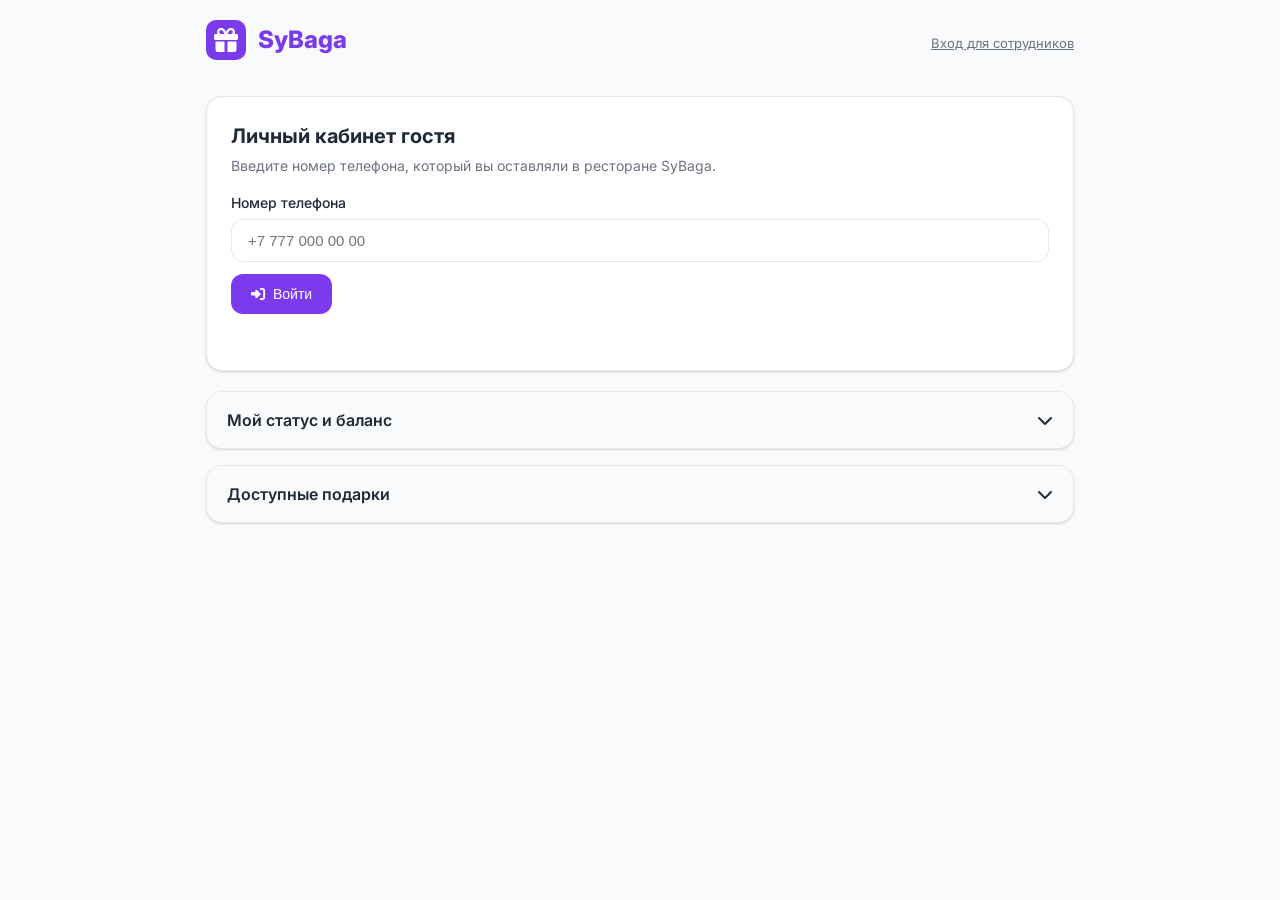
==== commit e1a1729d: "lol" ====
--- a/index.html
+++ b/index.html
@@ -3,7 +3,7 @@
 <head>
   <meta charset="UTF-8"/>
   <meta name="viewport" content="width=device-width, initial-scale=1"/>
-  <title>SyBaga — Бонусная система</title>
+  <title>SyBaga — кабинет гостя</title>
   <link rel="preconnect" href="https://fonts.googleapis.com">
   <link rel="preconnect" href="https://fonts.gstatic.com" crossorigin>
   <link href="https://fonts.googleapis.com/css2?family=Inter:wght@300;400;500;600;700;800&display=swap" rel="stylesheet">
@@ -12,13 +12,10 @@
     :root {
       --primary: #7c3aed;
       --primary-dark: #6d28d9;
-      --primary-light: #8b5cf6;
       --primary-bg: #f5f3ff;
       --secondary: #10b981;
       --secondary-dark: #059669;
-      --accent: #f59e0b;
       --danger: #ef4444;
-      --danger-dark: #dc2626;
       --text: #1f2937;
       --text-light: #6b7280;
       --text-lighter: #9ca3af;
@@ -28,885 +25,293 @@
       --border-light: #f3f4f6;
       --shadow: 0 1px 3px 0 rgba(0, 0, 0, 0.1), 0 1px 2px 0 rgba(0, 0, 0, 0.06);
       --shadow-lg: 0 10px 15px -3px rgba(0, 0, 0, 0.1), 0 4px 6px -2px rgba(0, 0, 0, 0.05);
-      --radius: 8px;
-      --radius-lg: 12px;
-      --radius-xl: 16px;
-    }
-
-    * {
-      box-sizing: border-box;
-      margin: 0;
-      padding: 0;
-    }
+      --radius: 12px;
+      --radius-lg: 16px;
+    }
+
+    * { box-sizing:border-box; margin:0; padding:0; }
 
     body {
-      min-height: 100vh;
-      font-family: 'Inter', system-ui, -apple-system, BlinkMacSystemFont, "Segoe UI", sans-serif;
-      background: var(--bg);
-      color: var(--text);
-      line-height: 1.5;
-    }
-
-    /* Layout */
+      min-height:100vh;
+      font-family:'Inter',system-ui,-apple-system,BlinkMacSystemFont,"Segoe UI",sans-serif;
+      background:var(--bg);
+      color:var(--text);
+      line-height:1.5;
+    }
+
     .app-container {
-      max-width: 1200px;
+      max-width: 900px;
       margin: 0 auto;
-      padding: 0 16px;
+      padding: 0 16px 40px;
     }
 
     .app-header {
-      display: flex;
-      align-items: center;
-      justify-content: space-between;
-      padding: 20px 0;
-      margin-bottom: 24px;
-      border-bottom: 1px solid var(--border);
+      display:flex;
+      align-items:center;
+      justify-content:space-between;
+      padding:20px 0;
+      margin-bottom:16px;
     }
 
     .logo {
-      display: flex;
-      align-items: center;
-      gap: 12px;
-      font-weight: 800;
-      font-size: 24px;
-      color: var(--primary);
+      display:flex;
+      align-items:center;
+      gap:12px;
+      font-weight:800;
+      font-size:24px;
+      color:var(--primary);
     }
 
     .logo-icon {
-      background: var(--primary);
-      color: white;
-      width: 40px;
-      height: 40px;
-      border-radius: 10px;
-      display: flex;
-      align-items: center;
-      justify-content: center;
-    }
-
-    .view-tabs {
-      display: flex;
-      gap: 8px;
-      background: var(--bg-card);
-      padding: 6px;
-      border-radius: var(--radius);
-      border: 1px solid var(--border);
-    }
-
-    .view-tab {
-      padding: 10px 20px;
-      border-radius: var(--radius);
-      cursor: pointer;
-      font-weight: 500;
-      font-size: 14px;
-      transition: all 0.2s;
-      display: flex;
-      align-items: center;
-      gap: 8px;
-    }
-
-    .view-tab.active {
-      background: var(--primary);
-      color: white;
-      box-shadow: var(--shadow);
-    }
-
-    .page {
-      display: none;
-    }
-
-    .page.active {
-      display: block;
-    }
-
-    /* Cards */
+      background:var(--primary);
+      color:white;
+      width:40px;
+      height:40px;
+      border-radius:10px;
+      display:flex;
+      align-items:center;
+      justify-content:center;
+    }
+
     .card {
-      background: var(--bg-card);
-      border-radius: var(--radius-lg);
-      padding: 24px;
-      box-shadow: var(--shadow);
-      border: 1px solid var(--border);
-      margin-bottom: 20px;
-    }
-
-    .card-header {
-      display: flex;
-      align-items: center;
-      justify-content: space-between;
-      margin-bottom: 20px;
+      background:var(--bg-card);
+      border-radius:var(--radius-lg);
+      padding:24px;
+      box-shadow:var(--shadow);
+      border:1px solid var(--border);
+      margin-bottom:20px;
     }
 
     .card-title {
-      font-size: 20px;
-      font-weight: 700;
-      color: var(--text);
+      font-size:20px;
+      font-weight:700;
+      margin-bottom:4px;
     }
 
     .card-subtitle {
-      font-size: 14px;
-      color: var(--text-light);
-      margin-top: 4px;
-    }
-
-    /* Forms */
-    .form-group {
-      margin-bottom: 16px;
-    }
+      font-size:14px;
+      color:var(--text-light);
+    }
+
+    .form-group { margin-top:16px; margin-bottom:12px; }
 
     .form-label {
-      display: block;
-      font-size: 14px;
-      font-weight: 500;
-      margin-bottom: 6px;
-      color: var(--text);
+      display:block;
+      font-size:14px;
+      font-weight:500;
+      margin-bottom:6px;
     }
 
     .form-input {
-      width: 100%;
-      padding: 12px 16px;
-      border-radius: var(--radius);
-      border: 1px solid var(--border);
-      font-size: 15px;
-      transition: all 0.2s;
-      background: var(--bg-card);
+      width:100%;
+      padding:12px 16px;
+      border-radius:var(--radius);
+      border:1px solid var(--border);
+      font-size:15px;
+      transition:all .2s;
     }
 
     .form-input:focus {
-      outline: none;
-      border-color: var(--primary);
-      box-shadow: 0 0 0 3px rgba(124, 58, 237, 0.1);
-    }
-
-    /* Buttons */
+      outline:none;
+      border-color:var(--primary);
+      box-shadow:0 0 0 3px rgba(124,58,237,0.1);
+    }
+
     .btn {
-      display: inline-flex;
-      align-items: center;
-      justify-content: center;
-      padding: 12px 20px;
-      border-radius: var(--radius);
-      font-size: 14px;
-      font-weight: 500;
-      cursor: pointer;
-      transition: all 0.2s;
-      border: none;
-      gap: 8px;
-    }
-
-    .btn-primary {
-      background: var(--primary);
-      color: white;
-    }
-
-    .btn-primary:hover {
-      background: var(--primary-dark);
-    }
+      display:inline-flex;
+      align-items:center;
+      justify-content:center;
+      padding:12px 20px;
+      border-radius:var(--radius);
+      font-size:14px;
+      font-weight:500;
+      cursor:pointer;
+      transition:all .2s;
+      border:none;
+      gap:8px;
+    }
+    .btn-primary { background:var(--primary); color:white; }
+    .btn-primary:hover { background:var(--primary-dark); }
 
     .btn-secondary {
-      background: var(--secondary);
-      color: white;
-    }
-
-    .btn-secondary:hover {
-      background: var(--secondary-dark);
-    }
+      background:var(--secondary);
+      color:white;
+    }
+    .btn-secondary:hover { background:var(--secondary-dark); }
 
     .btn-outline {
-      background: transparent;
-      color: var(--text);
-      border: 1px solid var(--border);
-    }
-
-    .btn-outline:hover {
-      background: var(--bg);
-    }
-
-    .btn-danger {
-      background: var(--danger);
-      color: white;
-    }
-
-    .btn-danger:hover {
-      background: var(--danger-dark);
-    }
-
-    .btn-sm {
-      padding: 8px 14px;
-      font-size: 13px;
-    }
-
-    /* Toast */
+      background:transparent;
+      border:1px solid var(--border);
+      color:var(--text);
+    }
+
+    .btn[disabled]{opacity:.6;cursor:default;}
+
     .toast {
-      margin-top: 12px;
-      padding: 10px 14px;
-      border-radius: var(--radius);
-      font-size: 14px;
-      display: flex;
-      align-items: center;
-      gap: 8px;
-    }
-
+      margin-top:12px;
+      padding:10px 14px;
+      border-radius:var(--radius);
+      font-size:14px;
+      display:flex;
+      align-items:center;
+      gap:8px;
+    }
     .toast-success {
-      background: #ecfdf5;
-      color: var(--secondary-dark);
-      border: 1px solid #a7f3d0;
-    }
-
+      background:#ecfdf5;
+      color:var(--secondary-dark);
+      border:1px solid #a7f3d0;
+    }
     .toast-error {
-      background: #fef2f2;
-      color: var(--danger-dark);
-      border: 1px solid #fecaca;
-    }
-
-    /* Status badges */
-    .status-badge {
-      display: inline-flex;
-      align-items: center;
-      gap: 6px;
-      padding: 6px 12px;
-      border-radius: 20px;
-      font-size: 13px;
-      font-weight: 500;
-    }
-
-    .status-primary {
-      background: var(--primary-bg);
-      color: var(--primary);
-    }
-
-    .status-success {
-      background: #ecfdf5;
-      color: var(--secondary);
-    }
-
-    .status-warning {
-      background: #fffbeb;
-      color: var(--accent);
-    }
-
-    /* Grid */
-    .grid-2 {
-      display: grid;
-      grid-template-columns: 1fr 1fr;
-      gap: 20px;
-    }
-
-    .grid-3 {
-      display: grid;
-      grid-template-columns: repeat(3, 1fr);
-      gap: 20px;
-    }
-
-    .grid-4 {
-      display: grid;
-      grid-template-columns: repeat(4, 1fr);
-      gap: 20px;
-    }
-
-    @media (max-width: 900px) {
-      .grid-2, .grid-3, .grid-4 {
-        grid-template-columns: 1fr;
-      }
-    }
-
-    /* User info cards */
+      background:#fef2f2;
+      color:#b91c1c;
+      border:1px solid #fecaca;
+    }
+
+    .accordion {
+      border-radius:var(--radius-lg);
+      border:1px solid var(--border);
+      background:var(--bg-card);
+      margin-bottom:16px;
+      overflow:hidden;
+      box-shadow:var(--shadow);
+    }
+
+    .accordion-header {
+      padding:16px 20px;
+      background:var(--bg);
+      cursor:pointer;
+      display:flex;
+      align-items:center;
+      justify-content:space-between;
+      font-weight:600;
+    }
+    .accordion-header:hover { background:var(--border-light); }
+
+    .accordion-body { padding:20px; border-top:1px solid var(--border); display:none; }
+    .accordion.open .accordion-body { display:block; }
+
+    .accordion-icon { transition:transform .3s; }
+    .accordion.open .accordion-icon { transform:rotate(180deg); }
+
     .user-info-grid {
-      display: grid;
-      grid-template-columns: repeat(auto-fill, minmax(200px, 1fr));
-      gap: 16px;
-    }
-
+      display:grid;
+      grid-template-columns:repeat(auto-fill,minmax(200px,1fr));
+      gap:16px;
+    }
     .info-card {
-      background: var(--bg);
-      border-radius: var(--radius);
-      padding: 16px;
-      border: 1px solid var(--border-light);
-    }
-
+      background:var(--bg);
+      border-radius:var(--radius);
+      padding:16px;
+      border:1px solid var(--border-light);
+    }
     .info-label {
-      font-size: 13px;
-      color: var(--text-light);
-      margin-bottom: 4px;
-    }
-
+      font-size:13px;
+      color:var(--text-light);
+      margin-bottom:4px;
+    }
     .info-value {
-      font-size: 18px;
-      font-weight: 700;
-      color: var(--text);
-    }
-
-    /* Gift cards */
-    .gift-grid {
-      display: grid;
-      grid-template-columns: repeat(auto-fill, minmax(280px, 1fr));
-      gap: 20px;
-    }
-
-    .gift-card {
-      border-radius: var(--radius-lg);
-      border: 1px solid var(--border);
-      overflow: hidden;
-      transition: all 0.3s;
-      background: var(--bg-card);
-    }
-
-    .gift-card:hover {
-      transform: translateY(-5px);
-      box-shadow: var(--shadow-lg);
-    }
-
-    .gift-image {
-      width: 100%;
-      height: 160px;
-      object-fit: cover;
-      background: var(--bg);
-    }
-
-    .gift-content {
-      padding: 16px;
-    }
-
-    .gift-title {
-      font-size: 16px;
-      font-weight: 600;
-      margin-bottom: 8px;
-    }
-
-    .gift-price {
-      font-size: 14px;
-      color: var(--text-light);
-      margin-bottom: 12px;
-    }
-
-    /* Admin Layout */
-    .admin-layout {
-      display: grid;
-      grid-template-columns: 240px 1fr;
-      gap: 24px;
-    }
-
-    @media (max-width: 900px) {
-      .admin-layout {
-        grid-template-columns: 1fr;
-      }
-    }
-
-    .admin-sidebar {
-      background: var(--bg-card);
-      border-radius: var(--radius-lg);
-      padding: 20px 0;
-      box-shadow: var(--shadow);
-      border: 1px solid var(--border);
-      height: fit-content;
-    }
-
-    .sidebar-title {
-      font-size: 14px;
-      color: var(--text-light);
-      margin-bottom: 12px;
-      padding: 0 20px;
-      font-weight: 600;
-    }
-
-    .nav-list {
-      display: flex;
-      flex-direction: column;
-    }
-
-    .nav-item {
-      display: flex;
-      align-items: center;
-      justify-content: space-between;
-      padding: 12px 20px;
-      cursor: pointer;
-      transition: all 0.2s;
-      font-size: 14px;
-      font-weight: 500;
-    }
-
-    .nav-item:hover {
-      background: var(--bg);
-    }
-
-    .nav-item.active {
-      background: var(--primary-bg);
-      color: var(--primary);
-      border-right: 3px solid var(--primary);
-    }
-
-    .nav-badge {
-      background: var(--bg);
-      color: var(--text-light);
-      font-size: 11px;
-      padding: 2px 6px;
-      border-radius: 10px;
-    }
-
-    .nav-item.active .nav-badge {
-      background: var(--primary);
-      color: white;
-    }
-
-    /* KPI Cards */
-    .kpi-grid {
-      display: grid;
-      grid-template-columns: repeat(auto-fill, minmax(200px, 1fr));
-      gap: 16px;
-    }
-
-    .kpi-card {
-      background: var(--bg-card);
-      border-radius: var(--radius);
-      padding: 20px;
-      border: 1px solid var(--border);
-    }
-
-    .kpi-icon {
-      width: 40px;
-      height: 40px;
-      border-radius: 10px;
-      display: flex;
-      align-items: center;
-      justify-content: center;
-      margin-bottom: 12px;
-      font-size: 18px;
-    }
-
-    .kpi-icon.primary {
-      background: var(--primary-bg);
-      color: var(--primary);
-    }
-
-    .kpi-icon.success {
-      background: #ecfdf5;
-      color: var(--secondary);
-    }
-
-    .kpi-icon.warning {
-      background: #fffbeb;
-      color: var(--accent);
-    }
-
-    .kpi-label {
-      font-size: 13px;
-      color: var(--text-light);
-      margin-bottom: 4px;
-    }
-
-    .kpi-value {
-      font-size: 24px;
-      font-weight: 700;
-      color: var(--text);
-    }
-
-    /* Tables */
-    .table-container {
-      overflow-x: auto;
-      border-radius: var(--radius);
-      border: 1px solid var(--border);
-    }
-
-    table {
-      width: 100%;
-      border-collapse: collapse;
-      font-size: 14px;
-    }
-
-    th, td {
-      padding: 12px 16px;
-      text-align: left;
-      border-bottom: 1px solid var(--border);
-    }
-
-    th {
-      background: var(--bg);
-      font-weight: 600;
-      color: var(--text-light);
-      font-size: 13px;
-    }
-
-    tr:last-child td {
-      border-bottom: none;
-    }
-
-    tr:hover {
-      background: var(--bg);
-    }
-
-    /* Accordion */
-    .accordion {
-      border-radius: var(--radius);
-      border: 1px solid var(--border);
-      margin-bottom: 16px;
-      overflow: hidden;
-    }
-
-    .accordion-header {
-      padding: 16px 20px;
-      background: var(--bg);
-      cursor: pointer;
-      display: flex;
-      align-items: center;
-      justify-content: space-between;
-      font-weight: 600;
-    }
-
-    .accordion-header:hover {
-      background: var(--border-light);
-    }
-
-    .accordion-icon {
-      transition: transform 0.3s;
-    }
-
-    .accordion.open .accordion-icon {
-      transform: rotate(180deg);
-    }
-
-    .accordion-body {
-      padding: 20px;
-      border-top: 1px solid var(--border);
-      display: none;
-    }
-
-    .accordion.open .accordion-body {
-      display: block;
-    }
-
-    /* Divider */
-    .divider {
-      height: 1px;
-      background: var(--border);
-      margin: 24px 0;
-    }
-
-    /* Section title */
-    .section-title {
-      font-size: 18px;
-      font-weight: 600;
-      margin-bottom: 16px;
-      color: var(--text);
-    }
+      font-size:18px;
+      font-weight:700;
+    }
+
+    .gift-grid{
+      display:grid;
+      grid-template-columns:repeat(auto-fill,minmax(260px,1fr));
+      gap:16px;
+    }
+    .gift-card{
+      border-radius:var(--radius-lg);
+      border:1px solid var(--border);
+      overflow:hidden;
+      background:var(--bg-card);
+      position:relative;
+      transition:all .3s;
+    }
+    .gift-card:hover{transform:translateY(-4px); box-shadow:var(--shadow-lg);}
+    .gift-image{
+      width:100%;
+      height:160px;
+      object-fit:cover;
+      background:#e5e7eb;
+    }
+    .gift-content{padding:16px;}
+    .gift-title{font-size:16px;font-weight:600;margin-bottom:8px;}
+    .gift-price{font-size:14px;color:var(--text-light);margin-bottom:4px;}
+    .gift-left{font-size:12px;color:var(--text-lighter);margin-bottom:8px;}
+    .gift-out{
+      position:absolute;
+      top:10px;right:10px;
+      padding:4px 10px;
+      border-radius:999px;
+      background:#fee2e2;
+      color:#b91c1c;
+      font-size:11px;
+      font-weight:600;
+    }
+
+    .link-admin {
+      font-size:13px;
+      color:var(--text-light);
+      text-align:right;
+      margin-top:8px;
+    }
+    .link-admin a { color:var(--text-light); text-decoration:underline; }
   </style>
 </head>
 <body>
   <div class="app-container">
     <header class="app-header">
       <div class="logo">
-        <div class="logo-icon">
-          <i class="fas fa-gift"></i>
-        </div>
+        <div class="logo-icon"><i class="fas fa-gift"></i></div>
         <span>SyBaga</span>
       </div>
-      <div class="view-tabs">
-        <div class="view-tab active" id="tab-client">
-          <i class="fas fa-user"></i>
-          <span>Клиент</span>
-        </div>
-        <div class="view-tab" id="tab-admin">
-          <i class="fas fa-cog"></i>
-          <span>Админ</span>
-        </div>
+      <div class="link-admin">
+        <a href="admin.html">Вход для сотрудников</a>
       </div>
     </header>
 
-    <!-- CLIENT SECTION -->
-    <section class="page active" id="page-client">
-      <div class="card">
-        <div class="card-header">
-          <div>
-            <h2 class="card-title">Вход в личный кабинет</h2>
-            <p class="card-subtitle">Введите номер телефона, который вы оставляли в ресторане</p>
-          </div>
-        </div>
-        <div class="form-group">
-          <label class="form-label">Номер телефона</label>
-          <input type="text" class="form-input" id="user-phone" placeholder="+7 777 000 00 00">
-        </div>
-        <button class="btn btn-primary" id="btn-user-login">
-          <i class="fas fa-sign-in-alt"></i>
-          Войти
-        </button>
-        <div id="u-toast" class="toast"></div>
-      </div>
-
-      <div class="accordion" id="acc-status">
-        <div class="accordion-header">
-          <span>Мой статус и баланс</span>
-          <i class="fas fa-chevron-down accordion-icon"></i>
-        </div>
-        <div class="accordion-body">
-          <div id="user-info"></div>
-        </div>
-      </div>
-
-      <div class="accordion" id="acc-gifts">
-        <div class="accordion-header">
-          <span>Доступные подарки</span>
-          <i class="fas fa-chevron-down accordion-icon"></i>
-        </div>
-        <div class="accordion-body">
-          <div id="user-gifts" class="gift-grid"></div>
-        </div>
-      </div>
+    <section class="card">
+      <h2 class="card-title">Личный кабинет гостя</h2>
+      <p class="card-subtitle">Введите номер телефона, который вы оставляли в ресторане SyBaga.</p>
+
+      <div class="form-group">
+        <label class="form-label">Номер телефона</label>
+        <input type="text" class="form-input" id="user-phone" placeholder="+7 777 000 00 00">
+      </div>
+      <button class="btn btn-primary" id="btn-user-login">
+        <i class="fas fa-sign-in-alt"></i> Войти
+      </button>
+      <div id="u-toast" class="toast"></div>
     </section>
 
-    <!-- ADMIN SECTION -->
-    <section class="page" id="page-admin">
-      <div class="card" id="admin-login-card">
-        <div class="card-header">
-          <div>
-            <h2 class="card-title">Вход в админ-панель</h2>
-            <p class="card-subtitle">Доступ только для сотрудников ресторана</p>
-          </div>
-          <div class="status-badge status-warning">
-            <i class="fas fa-lock"></i>
-            <span>Требуется авторизация</span>
-          </div>
-        </div>
-        <div class="grid-2">
-          <div class="form-group">
-            <label class="form-label">Логин</label>
-            <input type="text" class="form-input" id="adm-login" value="admin">
-          </div>
-          <div class="form-group">
-            <label class="form-label">Пароль</label>
-            <input type="password" class="form-input" id="adm-pass" value="admin123">
-          </div>
-        </div>
-        <button class="btn btn-primary" id="btn-adm-login">
-          <i class="fas fa-key"></i>
-          Войти в админ-панель
-        </button>
-        <div id="a-toast" class="toast"></div>
-      </div>
-
-      <div class="admin-layout" id="admin-layout" style="display:none;">
-        <aside class="admin-sidebar">
-          <div class="sidebar-title">УПРАВЛЕНИЕ</div>
-          <nav class="nav-list">
-            <div class="nav-item active" data-page="admin-dashboard">
-              <span>
-                <i class="fas fa-tachometer-alt"></i>
-                Дашборд
-              </span>
-              <span class="nav-badge">Обзор</span>
-            </div>
-            <div class="nav-item" data-page="admin-clients">
-              <span>
-                <i class="fas fa-users"></i>
-                Клиенты
-              </span>
-              <span class="nav-badge">База</span>
-            </div>
-            <div class="nav-item" data-page="admin-gifts">
-              <span>
-                <i class="fas fa-gift"></i>
-                Подарки
-              </span>
-              <span class="nav-badge">Каталог</span>
-            </div>
-            <div class="nav-item" data-page="admin-analytics">
-              <span>
-                <i class="fas fa-chart-bar"></i>
-                Аналитика
-              </span>
-              <span class="nav-badge">Статистика</span>
-            </div>
-          </nav>
-        </aside>
-
-        <div>
-          <!-- DASHBOARD -->
-          <section class="card admin-subpage" id="admin-dashboard" style="display:block;">
-            <div class="card-header">
-              <div>
-                <h2 class="card-title">Дашборд системы</h2>
-                <p class="card-subtitle">Обзор активности клиентов и подарков</p>
-              </div>
-              <button class="btn btn-outline" id="btn-refresh-dashboard">
-                <i class="fas fa-sync-alt"></i>
-                Обновить
-              </button>
-            </div>
-            <div class="kpi-grid" id="dash-kpis">
-              <!-- заполняется из JS -->
-            </div>
-            <div class="divider"></div>
-            <div style="display:flex;gap:12px;flex-wrap:wrap;">
-              <button class="btn btn-primary" id="btn-go-clients">
-                <i class="fas fa-users"></i>
-                Управление клиентами
-              </button>
-              <button class="btn btn-outline" id="btn-go-gifts">
-                <i class="fas fa-gift"></i>
-                Каталог подарков
-              </button>
-              <button class="btn btn-outline" id="btn-go-analytics">
-                <i class="fas fa-chart-bar"></i>
-                Аналитика и отчеты
-              </button>
-            </div>
-          </section>
-
-          <!-- CLIENTS -->
-          <section class="card admin-subpage" id="admin-clients" style="display:none;">
-            <div class="card-header">
-              <div>
-                <h2 class="card-title">Управление клиентами</h2>
-                <p class="card-subtitle">Создание клиентов, поиск и управление чеками</p>
-              </div>
-            </div>
-
-            <div class="grid-2">
-              <div>
-                <h3 class="section-title">Новый клиент</h3>
-                <div class="form-group">
-                  <label class="form-label">Имя</label>
-                  <input type="text" class="form-input" id="new-name">
-                </div>
-                <div class="form-group">
-                  <label class="form-label">Телефон</label>
-                  <input type="text" class="form-input" id="new-phone" placeholder="+7 777 000 00 00">
-                </div>
-                <button class="btn btn-primary" id="btn-add-user">
-                  <i class="fas fa-user-plus"></i>
-                  Создать клиента
-                </button>
-              </div>
-
-              <div>
-                <h3 class="section-title">Поиск клиентов</h3>
-                <div class="form-group">
-                  <label class="form-label">Имя или телефон</label>
-                  <input type="text" class="form-input" id="users-q" placeholder="например, Айжан или +7777...">
-                </div>
-                <div id="users-list" style="max-height:300px;overflow:auto;"></div>
-              </div>
-            </div>
-
-            <div class="divider"></div>
-
-            <div class="grid-2">
-              <div>
-                <h3 class="section-title">Профиль клиента</h3>
-                <div id="client-profile"></div>
-              </div>
-              <div>
-                <h3 class="section-title">Чеки клиента</h3>
-                <div class="form-group">
-                  <label class="form-label">Добавить чек</label>
-                  <div class="grid-2" style="gap:12px;">
-                    <input type="number" class="form-input" id="bill-sum" placeholder="Сумма, тг">
-                    <button class="btn btn-primary" id="btn-add-bill">
-                      <i class="fas fa-plus"></i>
-                      Добавить
-                    </button>
-                  </div>
-                </div>
-                <p class="card-subtitle">Телефон берется из выбранного клиента</p>
-                <div id="bills-list" style="margin-top:16px;max-height:240px;overflow:auto;"></div>
-              </div>
-            </div>
-          </section>
-
-          <!-- GIFTS -->
-          <section class="card admin-subpage" id="admin-gifts" style="display:none;">
-            <div class="card-header">
-              <div>
-                <h2 class="card-title">Каталог подарков</h2>
-                <p class="card-subtitle">Управление подарками и их выдачей</p>
-              </div>
-            </div>
-
-            <div class="grid-2">
-              <div>
-                <h3 class="section-title">Создать подарок</h3>
-                <div class="form-group">
-                  <label class="form-label">Название</label>
-                  <input type="text" class="form-input" id="g-name">
-                </div>
-                <div class="form-group">
-                  <label class="form-label">Цена (минимальная сумма чека)</label>
-                  <input type="number" class="form-input" id="g-price">
-                </div>
-                <div class="form-group">
-                  <label class="form-label">Фото (URL)</label>
-                  <input type="text" class="form-input" id="g-photo" placeholder="https://...">
-                </div>
-                <button class="btn btn-primary" id="btn-g-create">
-                  <i class="fas fa-plus-circle"></i>
-                  Создать подарок
-                </button>
-              </div>
-              <div>
-                <h3 class="section-title">Выдать подарок</h3>
-                <div class="form-group">
-                  <label class="form-label">Телефон клиента</label>
-                  <input type="text" class="form-input" id="r-phone" placeholder="+7...">
-                </div>
-                <div class="form-group">
-                  <label class="form-label">Название подарка</label>
-                  <input type="text" class="form-input" id="r-gift" placeholder="Тот же текст, что в названии">
-                </div>
-                <button class="btn btn-danger" id="btn-redeem-admin">
-                  <i class="fas fa-gift"></i>
-                  Выдать подарок клиенту
-                </button>
-                <p class="card-subtitle">После выдачи баланс клиента обнуляется</p>
-              </div>
-            </div>
-
-            <div class="divider"></div>
-
-            <h3 class="section-title">Все подарки</h3>
-            <div id="gifts-admin" class="gift-grid"></div>
-          </section>
-
-          <!-- ANALYTICS -->
-          <section class="card admin-subpage" id="admin-analytics" style="display:none;">
-            <div class="card-header">
-              <div>
-                <h2 class="card-title">Аналитика и отчеты</h2>
-                <p class="card-subtitle">Статистика по клиентам, оборотам и подаркам</p>
-              </div>
-            </div>
-
-            <div style="display:flex;gap:12px;flex-wrap:wrap;margin-bottom:20px;">
-              <button class="btn btn-primary" id="btn-analytics">
-                <i class="fas fa-calculator"></i>
-                Пересчитать аналитику
-              </button>
-              <button class="btn btn-outline" id="btn-export-users">
-                <i class="fas fa-file-export"></i>
-                Экспорт клиентов
-              </button>
-              <button class="btn btn-outline" id="btn-export-bills">
-                <i class="fas fa-file-export"></i>
-                Экспорт чеков
-              </button>
-              <button class="btn btn-outline" id="btn-export-redeem">
-                <i class="fas fa-file-export"></i>
-                Экспорт выданных подарков
-              </button>
-            </div>
-
-            <div class="kpi-grid" id="kpi"></div>
-
-            <div class="divider"></div>
-
-            <h3 class="section-title">Детальная статистика по клиентам</h3>
-            <div id="analytics-table" class="table-container"></div>
-          </section>
-        </div>
+    <section class="accordion" id="acc-status">
+      <div class="accordion-header">
+        <span>Мой статус и баланс</span>
+        <i class="fas fa-chevron-down accordion-icon"></i>
+      </div>
+      <div class="accordion-body">
+        <div id="user-info"></div>
+      </div>
+    </section>
+
+    <section class="accordion" id="acc-gifts">
+      <div class="accordion-header">
+        <span>Доступные подарки</span>
+        <i class="fas fa-chevron-down accordion-icon"></i>
+      </div>
+      <div class="accordion-body">
+        <div id="user-gifts" class="gift-grid"></div>
       </div>
     </section>
   </div>
 
   <script>
-    /* ========= CONFIG ========= */
-    const API_BASE = 'https://script.google.com/macros/s/AKfycbwIJz673mQDhmUDW1wyuCCsj97qutq1CxmE4lG9saifd7nD2J8yxTr8Go3TUmobOdv-/exec';
-
-    /* ========= Helpers ========= */
+    /* URL Apps Script */
+    const API_BASE = 'https://script.google.com/macros/s/AKfycbxh2qPIPYbGPFpwlB0XptQNe-tCSgboq4FuIddURtn3dQ4XH0Yn5bcPIkmoAHkI2fM/exec';
+
     const $ = s => document.querySelector(s);
+    const $$ = s => document.querySelectorAll(s);
+
     const el = (t,a={},c=[])=>{
       const n=document.createElement(t);
       for(const k in a){
@@ -923,495 +328,150 @@
       if(p.startsWith('+7')) return p;
       if(p.startsWith('8') && p.length===11) return '+7'+p.slice(1);
       if(p.length===10) return '+7'+p;
+      if(p.length===11 && p[0]==='7') return '+'+p;
       return p;
     }
 
     function toast(node,msg,ok=true){
+      if(!node) return;
       node.className = 'toast ' + (ok?'toast-success':'toast-error');
-      node.innerHTML = ok 
+      node.innerHTML = ok
         ? `<i class="fas fa-check-circle"></i> ${msg}`
         : `<i class="fas fa-exclamation-circle"></i> ${msg}`;
       setTimeout(()=>{ if(node.innerHTML.includes(msg)) node.innerHTML=''; },3000);
     }
 
     async function api(action, body={}, method='POST'){
-      const payload = new URLSearchParams(Object.entries({action,...body}));
+      const params = new URLSearchParams({action, ...body});
+      let res;
       if(method === 'GET'){
-        const r = await fetch(`${API_BASE}?${payload.toString()}`);
-        return r.json();
+        res = await fetch(`${API_BASE}?${params.toString()}`, {method:'GET'});
       }else{
-        const r = await fetch(API_BASE,{
+        res = await fetch(API_BASE, {
           method:'POST',
           headers:{'Content-Type':'application/x-www-form-urlencoded;charset=UTF-8'},
-          body:payload.toString()
+          body: params.toString()
         });
-        return r.json();
       }
-    }
-
-    function download(name,text){
-      const a=document.createElement('a');
-      a.href=URL.createObjectURL(new Blob([text],{type:'text/csv;charset=utf-8'}));
-      a.download=name;a.click();URL.revokeObjectURL(a.href);
-    }
-
-    /* ========= Top-level tabs (client / admin) ========= */
-    function showMainPage(which){
-      document.querySelectorAll('.page').forEach(p=>p.classList.remove('active'));
-      $('#page-'+which).classList.add('active');
-      document.querySelectorAll('.view-tab').forEach(tab => {
-        tab.classList.toggle('active', tab.id === `tab-${which}`);
+      const data = await res.json().catch(()=>({ok:false,error:'JSON parse error'}));
+      if(!data.ok) throw new Error(data.error || 'Ошибка запроса');
+      return data;
+    }
+
+    function formatMoney(x){
+      x = Number(x||0);
+      return x.toLocaleString('ru-RU') + ' ₸';
+    }
+
+    let CURRENT_USER_PHONE = null;
+
+    function initAccordions(){
+      $$('.accordion').forEach(acc=>{
+        acc.querySelector('.accordion-header').addEventListener('click', ()=>{
+          acc.classList.toggle('open');
+        });
       });
     }
-    $('#tab-client').onclick = ()=> showMainPage('client');
-    $('#tab-admin').onclick  = ()=> showMainPage('admin');
-
-    /* ========= CLIENT: accordion ========= */
-    function toggleAcc(elWrap){
-      elWrap.classList.toggle('open');
-    }
-    document.querySelectorAll('.accordion-header').forEach(header => {
-      header.onclick = () => toggleAcc(header.parentElement);
-    });
-
-    /* ========= CLIENT: login & profile ========= */
-    $('#btn-user-login').onclick = async ()=>{
-      const phone = normPhone($('#user-phone').value);
-      if(!phone) return toast($('#u-toast'),'Введите номер телефона',false);
-      try{
-        const r = await api('auth_user',{phone});
-        if(!r.ok){ toast($('#u-toast'), r.error||'Клиент не найден',false); return; }
-        toast($('#u-toast'),'Вход выполнен успешно',true);
-        $('#acc-status').classList.add('open');
-        $('#acc-gifts').classList.add('open');
-        await loadUser(phone);
-      }catch(e){
-        toast($('#u-toast'), e.message||String(e), false);
-      }
-    };
-
-    async function loadUser(phone){
-      const prof = await api('users_me',{phone});
-      if(!prof.ok){ toast($('#u-toast'), prof.error||'Ошибка загрузки данных', false); return; }
-      const u = prof.user;
-
-      // статус
+
+    async function loadUserProfile(phone){
+      const res = await api('users_me',{phone});
+      const u = res.user;
       const box = $('#user-info');
-      box.innerHTML='';
-      box.append(
-        el('div', {class: 'user-info-grid'}, [
-          el('div', {class: 'info-card'}, [
-            el('div', {class: 'info-label'}, 'Имя'),
-            el('div', {class: 'info-value'}, u.name||'-')
-          ]),
-          el('div', {class: 'info-card'}, [
-            el('div', {class: 'info-label'}, 'Телефон'),
-            el('div', {class: 'info-value'}, u.phone)
-          ]),
-          el('div', {class: 'info-card'}, [
-            el('div', {class: 'info-label'}, 'Всего потрачено'),
-            el('div', {class: 'info-value'}, `${u.lifetime_sum} тг`)
-          ]),
-          el('div', {class: 'info-card'}, [
-            el('div', {class: 'info-label'}, 'Текущий баланс'),
-            el('div', {class: 'info-value'}, `${u.balance} тг`)
-          ])
+      box.innerHTML = '';
+      const grid = el('div',{class:'user-info-grid'});
+      grid.append(
+        el('div',{class:'info-card'},[
+          el('div',{class:'info-label',html:'Имя'}),
+          el('div',{class:'info-value',html:u.name || '-'}),
+          el('div',{class:'card-subtitle',html:u.phone})
+        ]),
+        el('div',{class:'info-card'},[
+          el('div',{class:'info-label',html:'Накоплено всего'}),
+          el('div',{class:'info-value',html:formatMoney(u.lifetime_sum)})
+        ]),
+        el('div',{class:'info-card'},[
+          el('div',{class:'info-label',html:'Доступный баланс'}),
+          el('div',{class:'info-value',html:formatMoney(u.balance)})
+        ]),
+        el('div',{class:'info-card'},[
+          el('div',{class:'info-label',html:'Полученные подарки'}),
+          el('div',{class:'info-value',html:u.gifts_got && u.gifts_got.length ? u.gifts_got.join(', ') : '—'})
         ])
       );
-
-      // подарки
-      const gl = await api('gifts_list',{},'GET');
-      const cont = $('#user-gifts');
-      cont.innerHTML='';
-      gl.gifts.forEach(g=>{
-        const can = Number(u.balance) >= Number(g.price||0);
-        const card = el('div',{class:'gift-card'},[
-          el('img',{class:'gift-image',src:g.photo||'https://via.placeholder.com/300x160?text=Подарок',alt:g.name}),
-          el('div',{class:'gift-content'},[
-            el('div',{class:'gift-title',html:g.name}),
-            el('div',{class:'gift-price',html:`Необходимая сумма: ${g.price} тг`}),
-            el('button',{
-              class:'btn '+(can?'btn-primary':'btn-outline'),
-              style:'width:100%;margin-top:8px;',
-              disabled: (!can)
-            }, [
-              can 
-                ? [el('i',{class:'fas fa-gift'}), 'Получить подарок']
-                : [el('i',{class:'fas fa-lock'}), 'Недостаточно средств']
-            ])
-          ])
-        ]);
-
-        card.querySelector('button').onclick = async ()=>{
-          if(!can) return;
-          if(!confirm(`Получить «${g.name}» за ${g.price} тг? Баланс обнулится.`)) return;
-          const r = await api('redeem',{phone:u.phone,giftName:g.name,actor:'self'});
-          if(!r.ok) return alert(r.error||'Ошибка получения подарка');
-          await loadUser(u.phone);
-        };
-
-        cont.append(card);
+      box.append(grid);
+      return u;
+    }
+
+    async function loadGiftsForUser(phone){
+  const prof = (await api('users_me',{phone})).user;
+  const res = await api('gifts_list',{});
+  const gifts = res.gifts || [];
+  const container = $('#user-gifts');
+  container.innerHTML = '';
+
+  if(!gifts.length){
+    container.innerHTML = '<p class="card-subtitle">Пока нет доступных подарков.</p>';
+    return;
+  }
+
+  gifts.forEach(g=>{
+    const left = Number(g.left || 0);
+    const outOfStock = left <= 0;
+    const enoughBonus = prof.bonus_balance >= Number(g.price || 0);
+
+    const card = el('div',{class:'gift-card'});
+    if(outOfStock){
+      card.append(el('div',{class:'gift-out',html:'Нет в наличии'}));
+    }
+
+    const img = el('img',{
+      class:'gift-image',
+      src: g.photo || 'https://via.placeholder.com/400x300?text=Gift'
+    });
+
+    const statusText = outOfStock
+      ? 'Подарок временно недоступен'
+      : (enoughBonus ? 'Доступен — обратитесь к администратору' : 'Недостаточно бонусов');
+
+    const content = el('div',{class:'gift-content'},[
+      el('div',{class:'gift-title',html:g.name}),
+      el('div',{class:'gift-price',html:`Цена подарка: ${formatMoney(g.price)}`}),
+      el('div',{class:'gift-left',html:`Остаток: ${left} шт.`}),
+      el('div',{class:'card-subtitle',html:statusText})
+    ]);
+
+    card.append(img, content);
+    container.append(card);
+  });
+}
+
+    function initClient(){
+      $('#btn-user-login').addEventListener('click', async ()=>{
+        const raw = $('#user-phone').value.trim();
+        const phone = normPhone(raw);
+        if(!phone){
+          toast($('#u-toast'),'Введите корректный номер телефона',false);
+          return;
+        }
+        try{
+          await api('auth_user',{phone});
+          CURRENT_USER_PHONE = phone;
+          await loadUserProfile(phone);
+          await loadGiftsForUser(phone);
+          toast($('#u-toast'),'Вы успешно вошли',true);
+          // автоматически открываем аккордеоны
+          $('#acc-status').classList.add('open');
+          $('#acc-gifts').classList.add('open');
+        }catch(err){
+          toast($('#u-toast'),err.message || 'Клиент не найден',false);
+        }
       });
     }
 
-    /* ========= ADMIN: login & nav ========= */
-    let currentAdminPhone = null; // выбранный клиент
-
-    $('#btn-adm-login').onclick = async ()=>{
-      try{
-        await api('init',{},'POST');
-        const r = await api('auth_admin',{
-          login:$('#adm-login').value,
-          password:$('#adm-pass').value
-        });
-        if(!r.ok) throw new Error(r.error||'Неверный логин или пароль');
-        toast($('#a-toast'),'Авторизация прошла успешно',true);
-        $('#admin-login-card').style.display='none';
-        $('#admin-layout').style.display='grid';
-        await refreshDashboard();
-        await renderUsers('');
-        await refreshGiftsAdmin();
-      }catch(e){
-        toast($('#a-toast'), e.message||String(e), false);
-      }
-    };
-
-    function setAdminSubpage(id){
-      document.querySelectorAll('.admin-subpage').forEach(p=>p.style.display='none');
-      $('#'+id).style.display='block';
-      document.querySelectorAll('.nav-item').forEach(i=>{
-        i.classList.toggle('active', i.dataset.page===id);
-      });
-    }
-
-    document.querySelectorAll('.nav-item').forEach(i=>{
-      i.onclick = ()=>{
-        setAdminSubpage(i.dataset.page);
-        if(i.dataset.page==='admin-analytics') renderAnalytics();
-        if(i.dataset.page==='admin-dashboard') refreshDashboard();
-      };
+    document.addEventListener('DOMContentLoaded', ()=>{
+      initAccordions();
+      initClient();
     });
-
-    $('#btn-go-clients').onclick   = ()=> setAdminSubpage('admin-clients');
-    $('#btn-go-gifts').onclick     = ()=> { setAdminSubpage('admin-gifts'); refreshGiftsAdmin(); };
-    $('#btn-go-analytics').onclick = ()=> { setAdminSubpage('admin-analytics'); renderAnalytics(); };
-    $('#btn-refresh-dashboard').onclick = ()=> refreshDashboard();
-
-    /* ========= ADMIN: clients ========= */
-    $('#btn-add-user').onclick = async ()=>{
-      const name = $('#new-name').value.trim();
-      const phone = normPhone($('#new-phone').value);
-      if(!name || !phone) return toast($('#a-toast'),'Введите имя и телефон',false);
-      const r = await api('users_create',{name,phone});
-      if(!r.ok) return toast($('#a-toast'), r.error||'Ошибка создания клиента', false);
-      $('#new-name').value=''; $('#new-phone').value='';
-      toast($('#a-toast'),'Клиент успешно создан',true);
-      renderUsers($('#users-q').value);
-      refreshDashboard();
-    };
-
-    $('#users-q').oninput = ()=> renderUsers($('#users-q').value);
-
-    async function renderUsers(q){
-      const r = await api('users_list',{query:q},'GET');
-      if(!r.ok) return;
-      const cont = $('#users-list');
-      cont.innerHTML='';
-      if(!r.users.length){
-        cont.innerHTML = '<div class="card-subtitle">Клиенты не найдены</div>';
-        return;
-      }
-      const tbl = el('table',{},[
-        el('thead',{},[el('tr',{},[
-          el('th',{html:'Имя'}), el('th',{html:'Телефон'}), el('th',{html:'Последний подарок'})
-        ])])
-      ]);
-      const tb = el('tbody');
-      r.users.forEach(u=>{
-        const tr = el('tr',{},[
-          el('td',{html:u.name}),
-          el('td',{html:u.phone}),
-          el('td',{html:u.gift || '<span class="card-subtitle">—</span>'})
-        ]);
-        tr.style.cursor='pointer';
-        tr.onclick = ()=> selectClient(u.phone);
-        tb.append(tr);
-      });
-      tbl.append(tb);
-      cont.append(tbl);
-    }
-
-    async function selectClient(phone){
-      currentAdminPhone = phone;
-      const prof = await api('users_me',{phone});
-      if(!prof.ok) return alert(prof.error||'Ошибка загрузки профиля');
-      const u = prof.user;
-
-      // профиль
-      const box = $('#client-profile');
-      box.innerHTML='';
-      box.append(
-        el('div', {class: 'user-info-grid'}, [
-          el('div', {class: 'info-card'}, [
-            el('div', {class: 'info-label'}, 'Имя'),
-            el('div', {class: 'info-value'}, u.name)
-          ]),
-          el('div', {class: 'info-card'}, [
-            el('div', {class: 'info-label'}, 'Телефон'),
-            el('div', {class: 'info-value'}, u.phone)
-          ]),
-          el('div', {class: 'info-card'}, [
-            el('div', {class: 'info-label'}, 'Всего потрачено'),
-            el('div', {class: 'info-value'}, `${u.lifetime_sum} тг`)
-          ]),
-          el('div', {class: 'info-card'}, [
-            el('div', {class: 'info-label'}, 'Текущий баланс'),
-            el('div', {class: 'info-value'}, `${u.balance} тг`)
-          ]),
-          el('div', {class: 'info-card', style: 'grid-column: 1 / -1'}, [
-            el('div', {class: 'info-label'}, 'Полученные подарки'),
-            el('div', {class: 'info-value'}, (u.gifts_got||[]).length ? u.gifts_got.join(', ') : '—')
-          ])
-        ])
-      );
-
-      // чеки
-      const bills = await api('bills_list',{phone},'GET');
-      const cont = $('#bills-list');
-      cont.innerHTML='';
-      if(!bills.ok || !bills.bills.length){
-        cont.innerHTML='<div class="card-subtitle">Чеки пока не добавлены</div>';
-        return;
-      }
-      const tbl = el('table',{},[
-        el('thead',{},[el('tr',{},[
-          el('th',{html:'Дата'}), el('th',{html:'Телефон'}), el('th',{html:'Сумма'})
-        ])])
-      ]);
-      const tb = el('tbody');
-      bills.bills.forEach(b=>{
-        tb.append(el('tr',{},[
-          el('td',{html:b.date}),
-          el('td',{html:b.phone}),
-          el('td',{html:`${b.bill} тг`})
-        ]));
-      });
-      tbl.append(tb);
-      cont.append(tbl);
-    }
-
-    $('#btn-add-bill').onclick = async ()=>{
-      if(!currentAdminPhone) return alert('Сначала выберите клиента в таблице');
-      const bill = parseFloat($('#bill-sum').value);
-      if(isNaN(bill)) return alert('Введите корректную сумму чека');
-      const r = await api('bills_add',{phone:currentAdminPhone,bill});
-      if(!r.ok) return alert(r.error||'Ошибка добавления чека');
-      $('#bill-sum').value='';
-      await selectClient(currentAdminPhone);
-      await refreshDashboard();
-    };
-
-    /* ========= ADMIN: gifts ========= */
-    async function refreshGiftsAdmin(){
-      const r = await api('gifts_list',{},'GET');
-      if(!r.ok) return;
-      const cont = $('#gifts-admin');
-      cont.innerHTML='';
-      if(!r.gifts.length){
-        cont.innerHTML='<div class="card-subtitle">Подарков пока нет</div>';
-        return;
-      }
-      r.gifts.forEach(g=>{
-        const card = el('div',{class:'gift-card'},[
-          el('img',{class:'gift-image',src:g.photo||'https://via.placeholder.com/300x160?text=Подарок',alt:g.name}),
-          el('div',{class:'gift-content'},[
-            el('div',{class:'gift-title',html:g.name}),
-            el('div',{class:'gift-price',html:`Цена: ${g.price} тг`}),
-            el('div',{style:'display:flex;gap:8px;margin-top:12px;'},[
-              el('button',{class:'btn btn-outline btn-sm'},[
-                el('i',{class:'fas fa-edit'}), 'Изменить'
-              ]),
-              el('button',{class:'btn btn-danger btn-sm'},[
-                el('i',{class:'fas fa-trash'}), 'Удалить'
-              ])
-            ])
-          ])
-        ]);
-
-        // Изменить
-        card.querySelectorAll('button')[0].onclick = async ()=>{
-          const np = prompt('Новая цена (пусто — без изменения):', g.price);
-          const ph = prompt('URL фото (пусто — без изменения):', g.photo || '');
-          const body = {name:g.name};
-          if(np!==null && np!=='') body.price = Number(np);
-          if(ph!==null && ph!=='') body.photo = ph;
-          const r2 = await api('gifts_update',body);
-          if(!r2.ok) return alert(r2.error||'Ошибка обновления');
-          refreshGiftsAdmin();
-        };
-
-        // Удалить
-        card.querySelectorAll('button')[1].onclick = async ()=>{
-          if(!confirm(`Удалить подарок «${g.name}»?`)) return;
-          const r3 = await api('gifts_delete',{name:g.name});
-          if(!r3.ok) return alert(r3.error||'Ошибка удаления');
-          refreshGiftsAdmin();
-        };
-
-        cont.append(card);
-      });
-    }
-
-    $('#btn-g-create').onclick = async ()=>{
-      const name = $('#g-name').value.trim();
-      const price = parseInt($('#g-price').value,10);
-      const photo = $('#g-photo').value.trim();
-      if(!name) return alert('Название обязательно');
-      const r = await api('gifts_create',{name,price:isNaN(price)?0:price,photo});
-      if(!r.ok) return alert(r.error||'Ошибка создания подарка');
-      $('#g-name').value='';$('#g-price').value='';$('#g-photo').value='';
-      refreshGiftsAdmin();
-    };
-
-    $('#btn-redeem-admin').onclick = async ()=>{
-      const phone = normPhone($('#r-phone').value);
-      const giftName = $('#r-gift').value.trim();
-      if(!phone || !giftName) return alert('Телефон и название подарка обязательны');
-      if(!confirm(`Выдать подарок «${giftName}» клиенту ${phone}? Баланс обнулится.`)) return;
-      const r = await api('redeem',{phone,giftName,actor:'admin'});
-      if(!r.ok) return alert(r.error||'Ошибка выдачи подарка');
-      alert('Подарок успешно выдан');
-      if(currentAdminPhone === phone) selectClient(phone);
-      refreshGiftsAdmin();
-      refreshDashboard();
-    };
-
-    /* ========= ADMIN: analytics ========= */
-    $('#btn-analytics').onclick = async ()=>{
-      const r = await api('analytics_rebuild',{},'POST');
-      if(!r.ok) return alert(r.error||'Ошибка пересчета аналитики');
-      alert('Аналитика успешно пересчитана');
-      renderAnalytics();
-    };
-
-    async function renderAnalytics(){
-      const r = await api('users_list',{},'GET');
-      if(!r.ok) return;
-      const rows = [];
-      let total = 0;
-
-      for(const u of r.users){
-        const p = await api('users_me',{phone:u.phone});
-        if(p.ok){
-          rows.push({
-            name:u.name,
-            phone:u.phone,
-            sum:p.user.lifetime_sum,
-            got:(p.user.gifts_got||[]).join(', ')
-          });
-          total += Number(p.user.lifetime_sum||0);
-        }
-      }
-
-      // KPI
-      const kpiBox = $('#kpi');
-      kpiBox.innerHTML='';
-      kpiBox.append(
-        el('div',{class:'kpi-card'},[
-          el('div',{class:'kpi-icon primary'}, el('i',{class:'fas fa-users'})),
-          el('div',{class:'kpi-label'},'Всего клиентов'),
-          el('div',{class:'kpi-value'},String(rows.length))
-        ]),
-        el('div',{class:'kpi-card'},[
-          el('div',{class:'kpi-icon success'}, el('i',{class:'fas fa-money-bill-wave'})),
-          el('div',{class:'kpi-label'},'Суммарный оборот'),
-          el('div',{class:'kpi-value'},`${total.toLocaleString('ru-RU')} тг`)
-        ]),
-        el('div',{class:'kpi-card'},[
-          el('div',{class:'kpi-icon warning'}, el('i',{class:'fas fa-gift'})),
-          el('div',{class:'kpi-label'},'Средний чек на клиента'),
-          el('div',{class:'kpi-value'},`${rows.length ? Math.round(total/rows.length).toLocaleString('ru-RU') : '0'} тг`)
-        ])
-      );
-
-      const cont = $('#analytics-table');
-      cont.innerHTML='';
-      if(!rows.length){
-        cont.innerHTML='<div class="card-subtitle">Пока нет данных по клиентам</div>';
-        return;
-      }
-      const tbl = el('table',{},[
-        el('thead',{},[el('tr',{},[
-          el('th',{html:'Имя'}),
-          el('th',{html:'Телефон'}),
-          el('th',{html:'Сумма чеков'}),
-          el('th',{html:'Полученные подарки'})
-        ])])
-      ]);
-      const tb = el('tbody');
-      rows.forEach(row=>{
-        tb.append(el('tr',{},[
-          el('td',{html:row.name}),
-          el('td',{html:row.phone}),
-          el('td',{html:`${row.sum} тг`}),
-          el('td',{html:row.got || '—'})
-        ]));
-      });
-      tbl.append(tb);
-      cont.append(tbl);
-    }
-
-    async function doExport(kind){
-      const r = await api('export_csv',{kind},'GET');
-      if(!r.ok) return alert(r.error||'Ошибка экспорта');
-      download(`${kind}.csv`, r.csv);
-    }
-    $('#btn-export-users').onclick  = ()=> doExport('users');
-    $('#btn-export-bills').onclick  = ()=> doExport('bills');
-    $('#btn-export-redeem').onclick = ()=> doExport('redeem_log');
-
-    /* ========= ADMIN: dashboard summary ========= */
-    async function refreshDashboard(){
-      const r = await api('users_list',{},'GET');
-      if(!r.ok) return;
-      let clients = r.users.length;
-      let total = 0;
-      let giftsCount = 0;
-
-      for(const u of r.users){
-        const p = await api('users_me',{phone:u.phone});
-        if(p.ok){
-          total += Number(p.user.lifetime_sum||0);
-          giftsCount += (p.user.gifts_got||[]).length;
-        }
-      }
-
-      const kpis = $('#dash-kpis');
-      kpis.innerHTML='';
-      kpis.append(
-        el('div',{class:'kpi-card'},[
-          el('div',{class:'kpi-icon primary'}, el('i',{class:'fas fa-users'})),
-          el('div',{class:'kpi-label'},'Клиентов в базе'),
-          el('div',{class:'kpi-value'},String(clients))
-        ]),
-        el('div',{class:'kpi-card'},[
-          el('div',{class:'kpi-icon success'}, el('i',{class:'fas fa-money-bill-wave'})),
-          el('div',{class:'kpi-label'},'Оборот по всем чекам'),
-          el('div',{class:'kpi-value'},`${total.toLocaleString('ru-RU')} тг`)
-        ]),
-        el('div',{class:'kpi-card'},[
-          el('div',{class:'kpi-icon warning'}, el('i',{class:'fas fa-gift'})),
-          el('div',{class:'kpi-label'},'Выдано подарков'),
-          el('div',{class:'kpi-value'},String(giftsCount))
-        ])
-      );
-    }
-
-    /* ========= Boot ========= */
-    (async function init(){
-      try{ await api('init',{},'POST'); }catch(e){}
-      showMainPage('client');
-    })();
   </script>
 </body>
 </html>
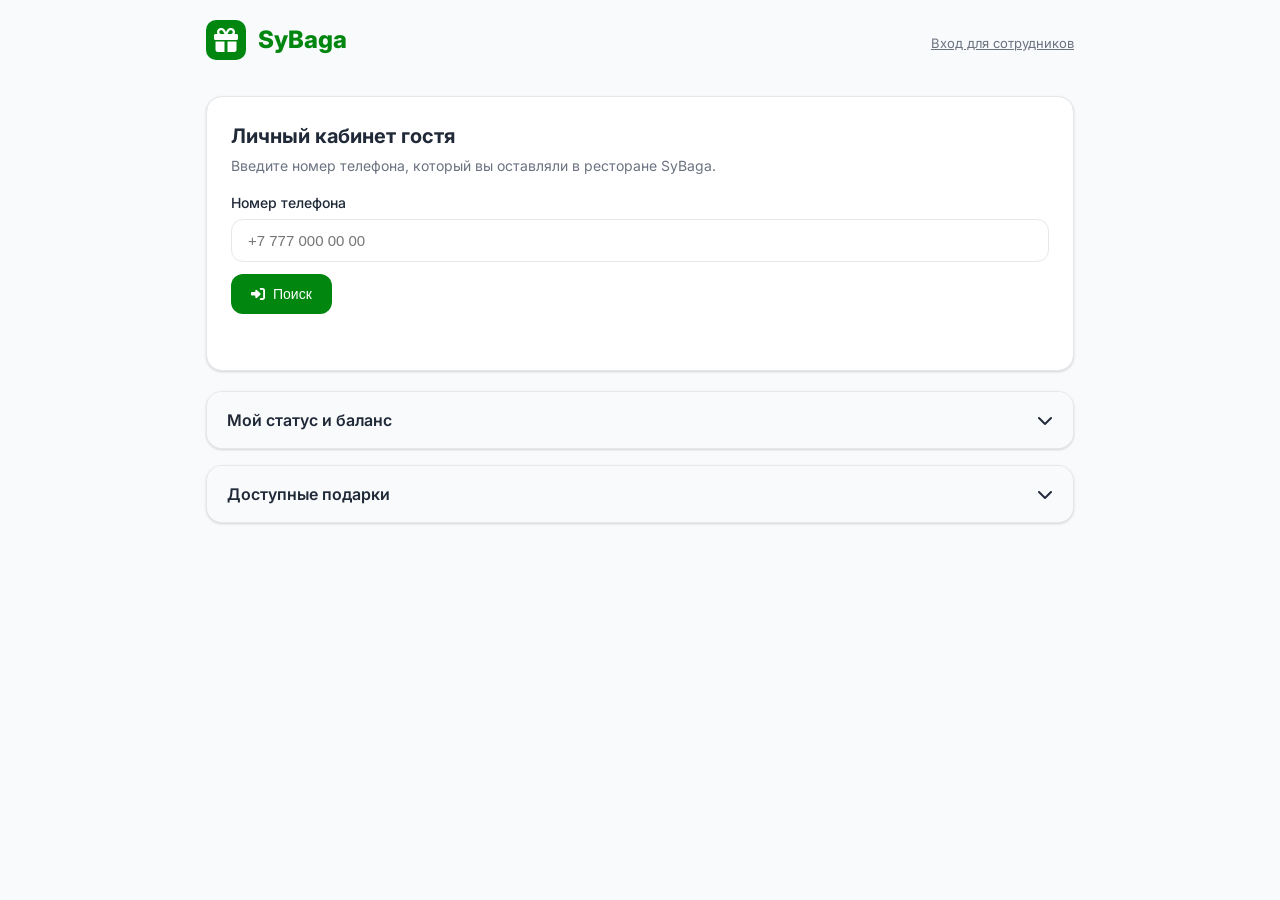
==== commit 65ce24d0: "lol" ====
--- a/index.html
+++ b/index.html
@@ -10,8 +10,8 @@
   <link rel="stylesheet" href="https://cdnjs.cloudflare.com/ajax/libs/font-awesome/6.4.0/css/all.min.css">
   <style>
     :root {
-      --primary: #7c3aed;
-      --primary-dark: #6d28d9;
+      --primary: #018610;
+      --primary-dark: #059669;
       --primary-bg: #f5f3ff;
       --secondary: #10b981;
       --secondary-dark: #059669;
@@ -279,7 +279,7 @@
         <input type="text" class="form-input" id="user-phone" placeholder="+7 777 000 00 00">
       </div>
       <button class="btn btn-primary" id="btn-user-login">
-        <i class="fas fa-sign-in-alt"></i> Войти
+        <i class="fas fa-sign-in-alt"></i> Поиск
       </button>
       <div id="u-toast" class="toast"></div>
     </section>
@@ -300,6 +300,9 @@
         <i class="fas fa-chevron-down accordion-icon"></i>
       </div>
       <div class="accordion-body">
+        <p class="card-subtitle" style="margin-bottom:10px;">
+          Обычные баллы и баллы за банкеты считаются отдельно. Подарок может требовать один из двух типов баллов.
+        </p>
         <div id="user-gifts" class="gift-grid"></div>
       </div>
     </section>
@@ -307,7 +310,7 @@
 
   <script>
     /* URL Apps Script */
-    const API_BASE = 'https://script.google.com/macros/s/AKfycbxh2qPIPYbGPFpwlB0XptQNe-tCSgboq4FuIddURtn3dQ4XH0Yn5bcPIkmoAHkI2fM/exec';
+    const API_BASE = 'https://script.google.com/macros/s/AKfycbwtVhNoiosNdVcQ7QmHjjB1yQ-8fpxbGgURbSeWWg_VM8h3j1KGnSSw0l2UMTSfsNmI/exec';
 
     const $ = s => document.querySelector(s);
     const $$ = s => document.querySelectorAll(s);
@@ -379,6 +382,7 @@
       const box = $('#user-info');
       box.innerHTML = '';
       const grid = el('div',{class:'user-info-grid'});
+
       grid.append(
         el('div',{class:'info-card'},[
           el('div',{class:'info-label',html:'Имя'}),
@@ -386,64 +390,85 @@
           el('div',{class:'card-subtitle',html:u.phone})
         ]),
         el('div',{class:'info-card'},[
-          el('div',{class:'info-label',html:'Накоплено всего'}),
-          el('div',{class:'info-value',html:formatMoney(u.lifetime_sum)})
+          el('div',{class:'info-label',html:'Сумма чеков'}),
+          el('div',{class:'info-value',html:formatMoney(u.lifetime_sum)}),
+          el('div',{class:'card-subtitle',html:
+            `Обычные: ${formatMoney(u.sum_normal)}<br>Банкеты: ${formatMoney(u.sum_banquet)}`
+          })
         ]),
         el('div',{class:'info-card'},[
-          el('div',{class:'info-label',html:'Доступный баланс'}),
-          el('div',{class:'info-value',html:formatMoney(u.balance)})
+          el('div',{class:'info-label',html:'Бонусный баланс'}),
+          el('div',{class:'info-value',html:formatMoney(u.balance_normal + u.balance_banquet)}),
+          el('div',{class:'card-subtitle',html:
+            `Обычные баллы: ${formatMoney(u.balance_normal)}<br>Баллы за банкеты: ${formatMoney(u.balance_banquet)}`
+          })
         ]),
         el('div',{class:'info-card'},[
           el('div',{class:'info-label',html:'Полученные подарки'}),
           el('div',{class:'info-value',html:u.gifts_got && u.gifts_got.length ? u.gifts_got.join(', ') : '—'})
         ])
       );
+
       box.append(grid);
       return u;
     }
 
-    async function loadGiftsForUser(phone){
-  const prof = (await api('users_me',{phone})).user;
-  const res = await api('gifts_list',{});
-  const gifts = res.gifts || [];
-  const container = $('#user-gifts');
-  container.innerHTML = '';
-
-  if(!gifts.length){
-    container.innerHTML = '<p class="card-subtitle">Пока нет доступных подарков.</p>';
-    return;
-  }
-
-  gifts.forEach(g=>{
-    const left = Number(g.left || 0);
-    const outOfStock = left <= 0;
-    const enoughBonus = prof.bonus_balance >= Number(g.price || 0);
-
-    const card = el('div',{class:'gift-card'});
-    if(outOfStock){
-      card.append(el('div',{class:'gift-out',html:'Нет в наличии'}));
-    }
-
-    const img = el('img',{
-      class:'gift-image',
-      src: g.photo || 'https://via.placeholder.com/400x300?text=Gift'
-    });
-
-    const statusText = outOfStock
-      ? 'Подарок временно недоступен'
-      : (enoughBonus ? 'Доступен — обратитесь к администратору' : 'Недостаточно бонусов');
-
-    const content = el('div',{class:'gift-content'},[
-      el('div',{class:'gift-title',html:g.name}),
-      el('div',{class:'gift-price',html:`Цена подарка: ${formatMoney(g.price)}`}),
-      el('div',{class:'gift-left',html:`Остаток: ${left} шт.`}),
-      el('div',{class:'card-subtitle',html:statusText})
-    ]);
-
-    card.append(img, content);
-    container.append(card);
-  });
-}
+    async function loadGiftsForUser(phone, cachedUser){
+      const prof = cachedUser || (await api('users_me',{phone})).user;
+      const res = await api('gifts_list',{});
+      const gifts = res.gifts || [];
+      const container = $('#user-gifts');
+      container.innerHTML = '';
+
+      if(!gifts.length){
+        container.innerHTML = '<p class="card-subtitle">Пока нет доступных подарков.</p>';
+        return;
+      }
+
+      gifts.forEach(g=>{
+        const left = Number(g.left || 0);
+        const outOfStock = left <= 0;
+
+        const type = g.bonus_type === 'banquet' ? 'banquet' : 'normal';
+        const typeLabel = type === 'banquet' ? 'Баллы за банкеты' : 'Обычные баллы';
+        const userBalance = type === 'banquet'
+          ? prof.balance_banquet
+          : prof.balance_normal;
+
+        const price = Number(g.price || 0);
+        const enoughBonus = userBalance >= price;
+
+        const card = el('div',{class:'gift-card'});
+        if(outOfStock){
+          card.append(el('div',{class:'gift-out',html:'Нет в наличии'}));
+        }
+
+        const img = el('img',{
+          class:'gift-image',
+          src: g.photo || 'https://via.placeholder.com/400x300?text=Gift'
+        });
+
+        let statusText;
+        if(outOfStock){
+          statusText = 'Подарок временно недоступен.';
+        }else if(enoughBonus){
+          statusText = `Доступен за ваши ${typeLabel.toLowerCase()}. Обратитесь к администратору ресторана.`;
+        }else{
+          statusText = `Недостаточно ${typeLabel.toLowerCase()}.`;
+        }
+
+        const content = el('div',{class:'gift-content'},[
+          el('div',{class:'gift-title',html:g.name}),
+          el('div',{class:'gift-price',html:`Цена: ${formatMoney(price)}`}),
+          el('div',{class:'gift-left',html:`Тип бонусов: ${typeLabel}`}),
+          el('div',{class:'gift-left',html:`Остаток: ${left} шт.`}),
+          el('div',{class:'card-subtitle',html:statusText})
+        ]);
+
+        card.append(img, content);
+        container.append(card);
+      });
+    }
 
     function initClient(){
       $('#btn-user-login').addEventListener('click', async ()=>{
@@ -456,10 +481,9 @@
         try{
           await api('auth_user',{phone});
           CURRENT_USER_PHONE = phone;
-          await loadUserProfile(phone);
-          await loadGiftsForUser(phone);
+          const u = await loadUserProfile(phone);
+          await loadGiftsForUser(phone, u);
           toast($('#u-toast'),'Вы успешно вошли',true);
-          // автоматически открываем аккордеоны
           $('#acc-status').classList.add('open');
           $('#acc-gifts').classList.add('open');
         }catch(err){
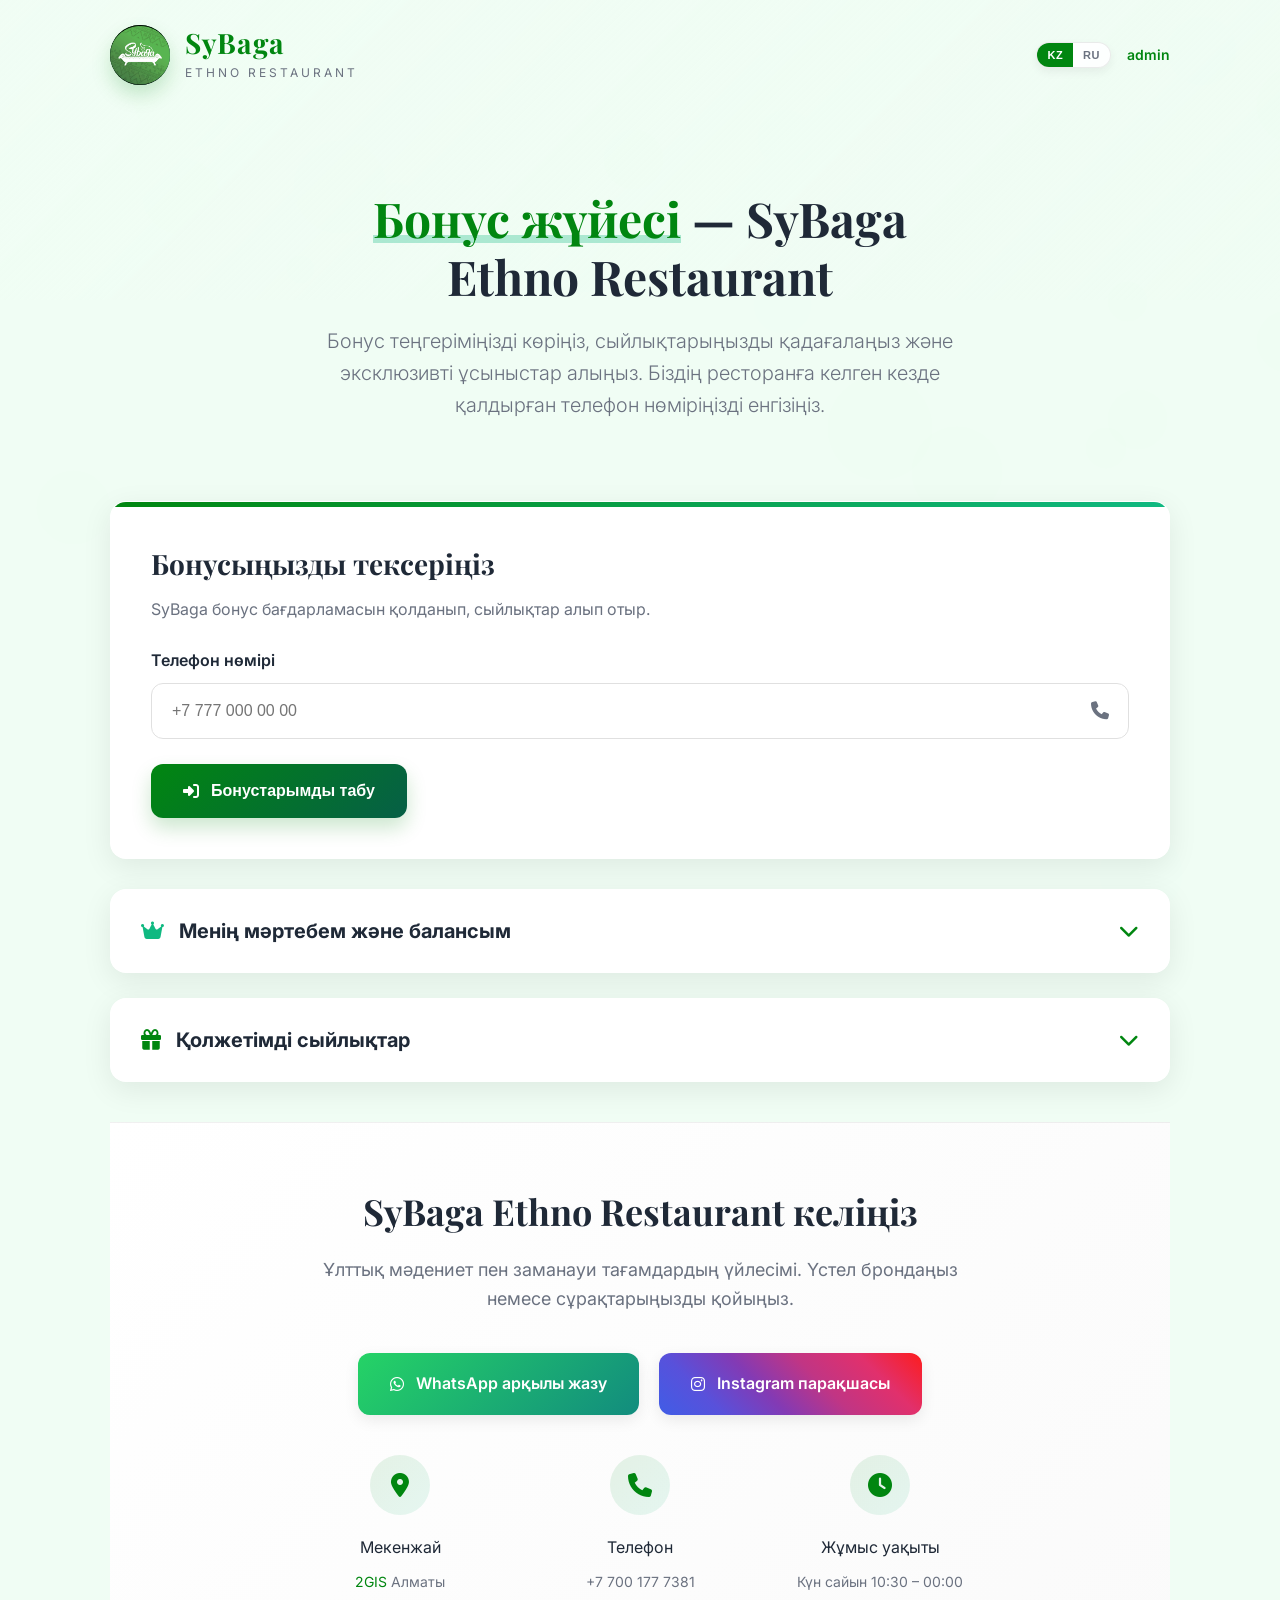
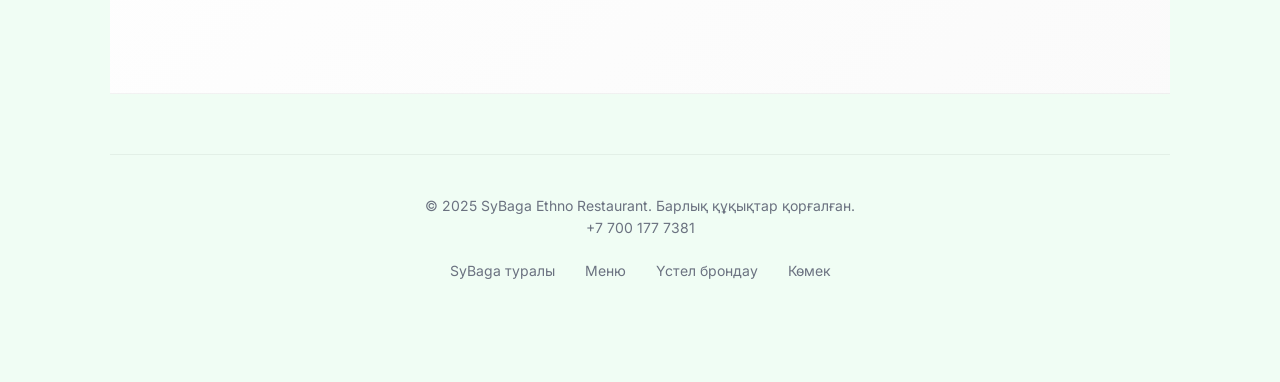
==== commit f93646d7: "lol" ====
--- a/index.html
+++ b/index.html
@@ -1,292 +1,896 @@
 <!DOCTYPE html>
-<html lang="ru">
+<html lang="kk">
 <head>
   <meta charset="UTF-8"/>
   <meta name="viewport" content="width=device-width, initial-scale=1"/>
-  <title>SyBaga — кабинет гостя</title>
+  <title>SyBaga — Қонақ кабинеті</title>
+
+  <!-- Fonts & Icons -->
   <link rel="preconnect" href="https://fonts.googleapis.com">
   <link rel="preconnect" href="https://fonts.gstatic.com" crossorigin>
-  <link href="https://fonts.googleapis.com/css2?family=Inter:wght@300;400;500;600;700;800&display=swap" rel="stylesheet">
+  <link href="https://fonts.googleapis.com/css2?family=Inter:wght@300;400;500;600;700;800&family=Playfair+Display:wght@700&display=swap" rel="stylesheet">
   <link rel="stylesheet" href="https://cdnjs.cloudflare.com/ajax/libs/font-awesome/6.4.0/css/all.min.css">
+  <link rel="stylesheet" href="https://cdnjs.cloudflare.com/ajax/libs/animate.css/4.1.1/animate.min.css"/>
+
   <style>
     :root {
       --primary: #018610;
-      --primary-dark: #059669;
-      --primary-bg: #f5f3ff;
+      --primary-light: #10b981;
+      --primary-dark: #065f46;
       --secondary: #10b981;
-      --secondary-dark: #059669;
-      --danger: #ef4444;
+      --accent: #059669;
       --text: #1f2937;
       --text-light: #6b7280;
-      --text-lighter: #9ca3af;
-      --bg: #f9fafb;
+      --bg: #f0fdf4;
+      --bg-light: #FFF9F5;
       --bg-card: #ffffff;
-      --border: #e5e7eb;
-      --border-light: #f3f4f6;
-      --shadow: 0 1px 3px 0 rgba(0, 0, 0, 0.1), 0 1px 2px 0 rgba(0, 0, 0, 0.06);
-      --shadow-lg: 0 10px 15px -3px rgba(0, 0, 0, 0.1), 0 4px 6px -2px rgba(0, 0, 0, 0.05);
+      --shadow: 0 8px 30px rgba(0, 0, 0, 0.08);
+      --shadow-lg: 0 20px 60px rgba(0, 0, 0, 0.15);
       --radius: 12px;
       --radius-lg: 16px;
-    }
-
-    * { box-sizing:border-box; margin:0; padding:0; }
+      --transition: all 0.4s cubic-bezier(0.175, 0.885, 0.32, 1.1);
+    }
+
+    * {
+      box-sizing: border-box;
+      margin: 0;
+      padding: 0;
+    }
 
     body {
-      min-height:100vh;
-      font-family:'Inter',system-ui,-apple-system,BlinkMacSystemFont,"Segoe UI",sans-serif;
-      background:var(--bg);
-      color:var(--text);
-      line-height:1.5;
+      min-height: 100vh;
+      font-family: 'Inter', -apple-system, BlinkMacSystemFont, sans-serif;
+      background: var(--bg);
+      color: var(--text);
+      line-height: 1.6;
+      overflow-x: hidden;
+      position: relative;
+    }
+
+    /* Animated background */
+    .bg-animated {
+      position: fixed;
+      inset: 0;
+      z-index: -2;
+      overflow: hidden;
+    }
+
+    .particle {
+      position: absolute;
+      border-radius: 50%;
+      animation: float 20s infinite linear;
+    }
+
+    @keyframes float {
+      0% { transform: translateY(0) translateX(0) rotate(0deg); opacity: 0.5; }
+      25% { transform: translateY(-20px) translateX(20px) rotate(90deg); opacity: 0.7; }
+      50% { transform: translateY(0) translateX(40px) rotate(180deg); opacity: 0.5; }
+      75% { transform: translateY(20px) translateX(20px) rotate(270deg); opacity: 0.7; }
+      100% { transform: translateY(0) translateX(0) rotate(360deg); opacity: 0.5; }
+    }
+
+    .top-gradient {
+      position: absolute;
+      top: 0;
+      left: 0;
+      width: 100%;
+      height: 300px;
+      background: linear-gradient(135deg, rgba(240, 253, 244, 0.9) 0%, rgba(255, 255, 255, 0) 100%);
+      z-index: -1;
     }
 
     .app-container {
-      max-width: 900px;
+      max-width: 1100px;
       margin: 0 auto;
-      padding: 0 16px 40px;
-    }
-
+      padding: 0 20px 60px;
+      position: relative;
+      z-index: 1;
+    }
+
+    /* Header */
     .app-header {
-      display:flex;
-      align-items:center;
-      justify-content:space-between;
-      padding:20px 0;
-      margin-bottom:16px;
-    }
-
-    .logo {
-      display:flex;
-      align-items:center;
-      gap:12px;
-      font-weight:800;
-      font-size:24px;
-      color:var(--primary);
-    }
-
-    .logo-icon {
-      background:var(--primary);
-      color:white;
-      width:40px;
-      height:40px;
-      border-radius:10px;
-      display:flex;
-      align-items:center;
-      justify-content:center;
-    }
-
+      display: flex;
+      align-items: center;
+      justify-content: space-between;
+      padding: 25px 0;
+      margin-bottom: 20px;
+      gap: 16px;
+    }
+
+    .restaurant-logo {
+      display: flex;
+      align-items: center;
+      gap: 15px;
+      text-decoration: none;
+      transition: var(--transition);
+    }
+
+    .logo-img {
+      width: 60px;
+      height: 60px;
+      border-radius: 50%;
+      background: linear-gradient(135deg, var(--primary) 0%, var(--primary-dark) 100%);
+      display: flex;
+      align-items: center;
+      justify-content: center;
+      position: relative;
+      overflow: hidden;
+      box-shadow: 0 10px 20px rgba(1, 134, 16, 0.2);
+    }
+
+    .logo-img img {
+      width: 60px;
+      height: 60px;
+      border-radius: 12px;
+    }
+
+    .logo-img::after {
+      content: '';
+      position: absolute;
+      inset: -10px;
+      background: linear-gradient(45deg, transparent, rgba(255,255,255,0.3), transparent);
+      transform: translateX(-100%);
+      transition: transform 0.6s ease;
+    }
+
+    .restaurant-logo:hover .logo-img::after {
+      transform: translateX(100%);
+    }
+
+    .logo-text {
+      display: flex;
+      flex-direction: column;
+    }
+
+    .logo-main {
+      font-family: 'Playfair Display', serif;
+      font-size: 28px;
+      font-weight: 700;
+      color: var(--primary);
+      letter-spacing: 1px;
+      line-height: 1.1;
+    }
+
+    .logo-sub {
+      font-size: 12px;
+      color: var(--text-light);
+      letter-spacing: 3px;
+      text-transform: uppercase;
+      margin-top: 4px;
+    }
+
+    /* Lang switch */
+    .header-right {
+      display: flex;
+      align-items: center;
+      gap: 16px;
+    }
+
+    .lang-switch {
+      display: inline-flex;
+      border-radius: 999px;
+      border: 1px solid rgba(0,0,0,0.08);
+      overflow: hidden;
+      background: rgba(255,255,255,0.9);
+      box-shadow: 0 4px 10px rgba(0,0,0,0.06);
+    }
+
+    .lang-btn {
+      padding: 6px 10px;
+      font-size: 11px;
+      font-weight: 600;
+      text-transform: uppercase;
+      border: none;
+      background: transparent;
+      cursor: pointer;
+      color: var(--text-light);
+      letter-spacing: 0.5px;
+      transition: var(--transition);
+    }
+
+    .lang-btn.active {
+      background: var(--primary);
+      color: #fff;
+    }
+
+    .link-admin {
+      font-size: 14px;
+      color: var(--text-light);
+      text-align: right;
+    }
+
+    .link-admin a {
+      color: var(--primary);
+      text-decoration: none;
+      font-weight: 600;
+      display: inline-flex;
+      align-items: center;
+      gap: 6px;
+      transition: var(--transition);
+    }
+
+    .link-admin a:hover {
+      color: var(--primary-dark);
+      text-decoration: underline;
+    }
+
+    /* Hero */
+    .hero-section {
+      padding: 60px 0 40px;
+      text-align: center;
+      position: relative;
+    }
+
+    .hero-title {
+      font-family: 'Playfair Display', serif;
+      font-size: 48px;
+      font-weight: 700;
+      color: var(--text);
+      margin-bottom: 20px;
+      line-height: 1.2;
+    }
+
+    .hero-title span {
+      color: var(--primary);
+      position: relative;
+      display: inline-block;
+    }
+
+    .hero-title span::after {
+      content: '';
+      position: absolute;
+      left: 0;
+      bottom: 5px;
+      width: 100%;
+      height: 8px;
+      background: rgba(16, 185, 129, 0.3);
+      z-index: -1;
+    }
+
+    .hero-subtitle {
+      font-size: 20px;
+      color: var(--text-light);
+      max-width: 700px;
+      margin: 0 auto 40px;
+      font-weight: 300;
+    }
+
+    /* Card */
     .card {
-      background:var(--bg-card);
-      border-radius:var(--radius-lg);
-      padding:24px;
-      box-shadow:var(--shadow);
-      border:1px solid var(--border);
-      margin-bottom:20px;
+      background: var(--bg-card);
+      border-radius: var(--radius-lg);
+      padding: 40px;
+      margin-bottom: 30px;
+      box-shadow: var(--shadow);
+      border: 1px solid rgba(255, 255, 255, 0.8);
+      backdrop-filter: blur(10px);
+      position: relative;
+      overflow: hidden;
+      transition: var(--transition);
+    }
+
+    .card::before {
+      content: '';
+      position: absolute;
+      top: 0;
+      left: 0;
+      height: 5px;
+      width: 100%;
+      background: linear-gradient(to right, var(--primary), var(--secondary));
+    }
+
+    .card:hover {
+      transform: translateY(-8px);
+      box-shadow: var(--shadow-lg);
     }
 
     .card-title {
-      font-size:20px;
-      font-weight:700;
-      margin-bottom:4px;
+      font-size: 28px;
+      font-weight: 700;
+      font-family: 'Playfair Display', serif;
+      margin-bottom: 10px;
+      color: var(--text);
     }
 
     .card-subtitle {
-      font-size:14px;
-      color:var(--text-light);
-    }
-
-    .form-group { margin-top:16px; margin-bottom:12px; }
+      font-size: 16px;
+      color: var(--text-light);
+      margin-bottom: 25px;
+    }
+
+    /* Form */
+    .form-group {
+      margin-top: 20px;
+      margin-bottom: 25px;
+    }
 
     .form-label {
-      display:block;
-      font-size:14px;
-      font-weight:500;
-      margin-bottom:6px;
+      display: block;
+      font-size: 16px;
+      font-weight: 600;
+      margin-bottom: 10px;
+      color: var(--text);
+    }
+
+    .form-input-wrapper {
+      position: relative;
     }
 
     .form-input {
-      width:100%;
-      padding:12px 16px;
-      border-radius:var(--radius);
-      border:1px solid var(--border);
-      font-size:15px;
-      transition:all .2s;
+      width: 100%;
+      padding: 18px 20px;
+      border-radius: var(--radius);
+      border: 1px solid #e0e0e0;
+      font-size: 16px;
+      transition: var(--transition);
+      background: rgba(255, 255, 255, 0.9);
     }
 
     .form-input:focus {
-      outline:none;
-      border-color:var(--primary);
-      box-shadow:0 0 0 3px rgba(124,58,237,0.1);
-    }
-
-    .btn {
-      display:inline-flex;
-      align-items:center;
-      justify-content:center;
-      padding:12px 20px;
-      border-radius:var(--radius);
-      font-size:14px;
-      font-weight:500;
-      cursor:pointer;
-      transition:all .2s;
-      border:none;
-      gap:8px;
-    }
-    .btn-primary { background:var(--primary); color:white; }
-    .btn-primary:hover { background:var(--primary-dark); }
-
-    .btn-secondary {
-      background:var(--secondary);
-      color:white;
-    }
-    .btn-secondary:hover { background:var(--secondary-dark); }
-
-    .btn-outline {
-      background:transparent;
-      border:1px solid var(--border);
-      color:var(--text);
-    }
-
-    .btn[disabled]{opacity:.6;cursor:default;}
-
+      outline: none;
+      border-color: var(--primary);
+      box-shadow: 0 0 0 4px rgba(1, 134, 16, 0.1);
+      background: #fff;
+    }
+
+    .form-icon {
+      position: absolute;
+      right: 20px;
+      top: 50%;
+      transform: translateY(-50%);
+      color: var(--text-light);
+      font-size: 18px;
+    }
+
+    /* Buttons */
+    .btn,
+    .social-link {
+      display: inline-flex;
+      align-items: center;
+      justify-content: center;
+      padding: 18px 32px;
+      border-radius: var(--radius);
+      font-size: 16px;
+      font-weight: 600;
+      cursor: pointer;
+      gap: 12px;
+      border: none;
+      text-decoration: none;
+      position: relative;
+      overflow: hidden;
+      transition: var(--transition);
+    }
+
+    .btn-primary {
+      background: linear-gradient(135deg, var(--primary) 0%, var(--primary-dark) 100%);
+      color: #fff;
+      box-shadow: 0 10px 20px rgba(1, 134, 16, 0.2);
+    }
+
+    .btn-primary:hover {
+      background: linear-gradient(135deg, var(--primary-light) 0%, var(--primary) 100%);
+      transform: translateY(-3px);
+      box-shadow: 0 15px 25px rgba(1, 134, 16, 0.3);
+    }
+
+    .btn[disabled] {
+      opacity: 0.6;
+      cursor: not-allowed;
+      transform: none;
+      box-shadow: none;
+    }
+
+    .ripple {
+      position: absolute;
+      border-radius: 50%;
+      transform: scale(0);
+      animation: ripple 0.6s linear;
+      background-color: rgba(255, 255, 255, 0.6);
+      pointer-events: none;
+    }
+
+    @keyframes ripple {
+      to {
+        transform: scale(20);
+        opacity: 0;
+      }
+    }
+
+    /* Toast */
     .toast {
-      margin-top:12px;
-      padding:10px 14px;
-      border-radius:var(--radius);
-      font-size:14px;
-      display:flex;
-      align-items:center;
-      gap:8px;
-    }
+      margin-top: 20px;
+      padding: 18px 20px;
+      border-radius: var(--radius);
+      font-size: 15px;
+      display: flex;
+      align-items: center;
+      gap: 12px;
+      animation: fadeIn 0.5s ease;
+    }
+
     .toast-success {
-      background:#ecfdf5;
-      color:var(--secondary-dark);
-      border:1px solid #a7f3d0;
-    }
+      background: rgba(5, 150, 105, 0.1);
+      color: var(--accent);
+      border: 1px solid rgba(5, 150, 105, 0.2);
+    }
+
     .toast-error {
-      background:#fef2f2;
-      color:#b91c1c;
-      border:1px solid #fecaca;
-    }
-
+      background: rgba(1, 134, 16, 0.1);
+      color: var(--primary);
+      border: 1px solid rgba(1, 134, 16, 0.2);
+    }
+
+    @keyframes fadeIn {
+      from { opacity: 0; transform: translateY(10px); }
+      to { opacity: 1; transform: translateY(0); }
+    }
+
+    /* Accordion */
     .accordion {
-      border-radius:var(--radius-lg);
-      border:1px solid var(--border);
-      background:var(--bg-card);
-      margin-bottom:16px;
-      overflow:hidden;
-      box-shadow:var(--shadow);
+      border-radius: var(--radius-lg);
+      border: 1px solid rgba(255, 255, 255, 0.8);
+      background: var(--bg-card);
+      margin-bottom: 25px;
+      overflow: hidden;
+      box-shadow: var(--shadow);
+      backdrop-filter: blur(10px);
+      transition: var(--transition);
+    }
+
+    .accordion:hover {
+      box-shadow: var(--shadow-lg);
     }
 
     .accordion-header {
-      padding:16px 20px;
-      background:var(--bg);
-      cursor:pointer;
-      display:flex;
-      align-items:center;
-      justify-content:space-between;
-      font-weight:600;
-    }
-    .accordion-header:hover { background:var(--border-light); }
-
-    .accordion-body { padding:20px; border-top:1px solid var(--border); display:none; }
-    .accordion.open .accordion-body { display:block; }
-
-    .accordion-icon { transition:transform .3s; }
-    .accordion.open .accordion-icon { transform:rotate(180deg); }
-
+      padding: 25px 30px;
+      background: rgba(255, 255, 255, 0.9);
+      cursor: pointer;
+      display: flex;
+      align-items: center;
+      justify-content: space-between;
+      font-weight: 700;
+      font-size: 20px;
+      color: var(--text);
+    }
+
+    .accordion-body {
+      padding: 30px;
+      border-top: 1px solid rgba(0, 0, 0, 0.05);
+      display: none;
+      animation: slideDown 0.4s ease;
+    }
+
+    .accordion.open .accordion-body {
+      display: block;
+    }
+
+    .accordion-icon {
+      transition: var(--transition);
+      color: var(--primary);
+    }
+
+    .accordion.open .accordion-icon {
+      transform: rotate(180deg);
+    }
+
+    @keyframes slideDown {
+      from { opacity: 0; transform: translateY(-10px); }
+      to { opacity: 1; transform: translateY(0); }
+    }
+
+    /* User info */
     .user-info-grid {
-      display:grid;
-      grid-template-columns:repeat(auto-fill,minmax(200px,1fr));
-      gap:16px;
-    }
+      display: grid;
+      grid-template-columns: repeat(auto-fill, minmax(240px, 1fr));
+      gap: 20px;
+    }
+
     .info-card {
-      background:var(--bg);
-      border-radius:var(--radius);
-      padding:16px;
-      border:1px solid var(--border-light);
-    }
+      background: linear-gradient(135deg, rgba(255,255,255,0.9) 0%, rgba(250,250,250,0.9) 100%);
+      border-radius: var(--radius);
+      padding: 25px;
+      border: 1px solid rgba(0,0,0,0.05);
+      position: relative;
+      overflow: hidden;
+      transition: var(--transition);
+    }
+
+    .info-card:hover {
+      transform: translateY(-5px);
+      box-shadow: 0 10px 25px rgba(0,0,0,0.08);
+    }
+
+    .info-card::before {
+      content: '';
+      position: absolute;
+      left: 0;
+      top: 0;
+      width: 5px;
+      height: 100%;
+      background: linear-gradient(to bottom, var(--primary), var(--secondary));
+    }
+
     .info-label {
-      font-size:13px;
-      color:var(--text-light);
-      margin-bottom:4px;
-    }
+      font-size: 14px;
+      color: var(--text-light);
+      margin-bottom: 8px;
+      font-weight: 500;
+    }
+
     .info-value {
-      font-size:18px;
-      font-weight:700;
-    }
-
-    .gift-grid{
-      display:grid;
-      grid-template-columns:repeat(auto-fill,minmax(260px,1fr));
-      gap:16px;
-    }
-    .gift-card{
-      border-radius:var(--radius-lg);
-      border:1px solid var(--border);
-      overflow:hidden;
-      background:var(--bg-card);
-      position:relative;
-      transition:all .3s;
-    }
-    .gift-card:hover{transform:translateY(-4px); box-shadow:var(--shadow-lg);}
-    .gift-image{
-      width:100%;
-      height:160px;
-      object-fit:cover;
-      background:#e5e7eb;
-    }
-    .gift-content{padding:16px;}
-    .gift-title{font-size:16px;font-weight:600;margin-bottom:8px;}
-    .gift-price{font-size:14px;color:var(--text-light);margin-bottom:4px;}
-    .gift-left{font-size:12px;color:var(--text-lighter);margin-bottom:8px;}
-    .gift-out{
-      position:absolute;
-      top:10px;right:10px;
-      padding:4px 10px;
-      border-radius:999px;
-      background:#fee2e2;
-      color:#b91c1c;
-      font-size:11px;
-      font-weight:600;
-    }
-
-    .link-admin {
-      font-size:13px;
-      color:var(--text-light);
-      text-align:right;
-      margin-top:8px;
-    }
-    .link-admin a { color:var(--text-light); text-decoration:underline; }
+      font-size: 24px;
+      font-weight: 700;
+      color: var(--text);
+      line-height: 1.2;
+    }
+
+    /* Gifts */
+    .gift-grid {
+      display: grid;
+      grid-template-columns: repeat(auto-fill, minmax(280px, 1fr));
+      gap: 25px;
+    }
+
+    .gift-card {
+      border-radius: var(--radius-lg);
+      border: 1px solid rgba(0,0,0,0.05);
+      overflow: hidden;
+      background: #fff;
+      box-shadow: 0 5px 15px rgba(0,0,0,0.05);
+      position: relative;
+      transition: var(--transition);
+    }
+
+    .gift-card:hover {
+      transform: translateY(-8px);
+      box-shadow: 0 20px 40px rgba(0,0,0,0.12);
+    }
+
+    .gift-image {
+      width: 100%;
+      height: 180px;
+      background-position: center;
+      background-repeat: no-repeat;
+      background-size: contain;
+      display: flex;
+      align-items: center;
+      justify-content: center;
+      color: var(--text-light);
+      position: relative;
+    }
+
+    .gift-image i {
+      font-size: 60px;
+      color: rgba(0,0,0,0.1);
+    }
+
+    .gift-content {
+      padding: 25px;
+    }
+
+    .gift-title {
+      font-size: 18px;
+      font-weight: 700;
+      margin-bottom: 10px;
+      color: var(--text);
+    }
+
+    .gift-price {
+      font-size: 16px;
+      color: var(--primary);
+      margin-bottom: 8px;
+      font-weight: 600;
+    }
+
+    .gift-left {
+      font-size: 14px;
+      color: var(--text-light);
+      margin-bottom: 15px;
+    }
+
+    .gift-out {
+      position: absolute;
+      top: 15px;
+      right: 15px;
+      padding: 6px 15px;
+      border-radius: 999px;
+      background: rgba(255,255,255,0.95);
+      color: var(--primary);
+      font-size: 12px;
+      font-weight: 700;
+      box-shadow: 0 5px 15px rgba(0,0,0,0.1);
+    }
+
+    .gift-badge {
+      position: absolute;
+      top: 15px;
+      left: 15px;
+      padding: 5px 12px;
+      border-radius: 999px;
+      background: var(--secondary);
+      color: #fff;
+      font-size: 9px;
+      font-weight: 700;
+      z-index: 1000;
+    }
+
+    /* Visit section */
+    .visit-section {
+      text-align: center;
+      background: linear-gradient(135deg, rgba(255,255,255,0.95) 0%, rgba(250,250,250,0.95) 100%);
+      border-block: 1px solid rgba(0,0,0,0.05);
+      padding: 60px 0;
+      margin: 40px 0;
+    }
+
+    .visit-title {
+      font-family: 'Playfair Display', serif;
+      font-size: 36px;
+      font-weight: 700;
+      color: var(--text);
+      margin-bottom: 15px;
+    }
+
+    .visit-subtitle {
+      font-size: 18px;
+      color: var(--text-light);
+      max-width: 700px;
+      margin: 0 auto 40px;
+    }
+
+    .social-links {
+      display: flex;
+      justify-content: center;
+      flex-wrap: wrap;
+      gap: 20px;
+      margin-top: 30px;
+    }
+
+    .social-link.whatsapp {
+      background: linear-gradient(135deg, #25D366 0%, #128C7E 100%);
+      color: #fff;
+      box-shadow: 0 5px 15px rgba(0,0,0,0.08);
+    }
+
+    .social-link.instagram {
+      background: linear-gradient(45deg,#405DE6,#5851DB,#833AB4,#C13584,#E1306C,#FD1D1D);
+      color: #fff;
+      box-shadow: 0 5px 15px rgba(0,0,0,0.08);
+    }
+
+    .social-link.menu {
+      background: linear-gradient(135deg, var(--primary) 0%, var(--primary-dark) 100%);
+      color: #fff;
+      box-shadow: 0 5px 15px rgba(0,0,0,0.08);
+    }
+
+    .social-link:hover {
+      transform: translateY(-5px);
+      box-shadow: 0 15px 30px rgba(0,0,0,0.15);
+    }
+
+    /* Contacts */
+    .contact-info {
+      display: flex;
+      flex-wrap: wrap;
+      justify-content: center;
+      gap: 40px;
+      margin: 40px 0;
+      text-align: center;
+    }
+
+    .contact-item {
+      min-width: 200px;
+      display: flex;
+      flex-direction: column;
+      align-items: center;
+      gap: 10px;
+    }
+
+    .contact-icon {
+      width: 60px;
+      height: 60px;
+      border-radius: 50%;
+      background: linear-gradient(135deg, rgba(1,134,16,0.1) 0%, rgba(16,185,129,0.1) 100%);
+      display: flex;
+      align-items: center;
+      justify-content: center;
+      color: var(--primary);
+      font-size: 24px;
+      margin-bottom: 10px;
+    }
+
+    .contact-text {
+      font-size: 16px;
+      color: var(--text);
+    }
+
+    .contact-detail {
+      font-size: 14px;
+      color: var(--text-light);
+    }
+
+    .contact-detail a {
+      color: var(--primary);
+      text-decoration: none;
+    }
+
+    .contact-detail a:hover {
+      text-decoration: underline;
+    }
+
+    /* Footer */
+    .app-footer {
+      margin-top: 60px;
+      padding: 40px 0;
+      border-top: 1px solid rgba(0,0,0,0.05);
+      text-align: center;
+      color: var(--text-light);
+      font-size: 14px;
+    }
+
+    .footer-links {
+      display: flex;
+      justify-content: center;
+      gap: 30px;
+      margin-top: 20px;
+      flex-wrap: wrap;
+    }
+
+    .footer-links a {
+      color: var(--text-light);
+      text-decoration: none;
+      transition: var(--transition);
+      font-size: 14px;
+    }
+
+    .footer-links a:hover {
+      color: var(--primary);
+    }
+
+    /* Scroll animation */
+    .animate-on-scroll {
+      opacity: 0;
+      transform: translateY(30px);
+      transition: opacity 0.8s ease, transform 0.8s ease;
+    }
+
+    .animate-on-scroll.visible {
+      opacity: 1;
+      transform: translateY(0);
+    }
+
+    /* Responsive */
+    @media (max-width: 992px) {
+      .hero-title { font-size: 38px; }
+      .hero-subtitle { font-size: 18px; }
+      .visit-title { font-size: 32px; }
+      .card { padding: 30px; }
+    }
+
+    @media (max-width: 768px) {
+      .app-header {
+        flex-direction: column;
+        align-items: flex-start;
+      }
+
+      .hero-title { font-size: 32px; }
+      .visit-title { font-size: 28px; }
+
+      .social-links {
+        flex-direction: column;
+        align-items: center;
+      }
+
+      .social-link {
+        width: 100%;
+        max-width: 320px;
+      }
+
+      .footer-links {
+        flex-direction: column;
+        gap: 15px;
+      }
+
+      .header-right {
+        width: 100%;
+        justify-content: space-between;
+      }
+
+      .link-admin {
+        text-align: left;
+      }
+
+      .user-info-grid {
+        grid-template-columns: 1fr;
+      }
+
+      .gift-grid {
+        grid-template-columns: 1fr;
+      }
+    }
+
+    @media (max-width: 480px) {
+      .hero-title { font-size: 28px; }
+      .hero-subtitle { font-size: 16px; }
+      .visit-title { font-size: 24px; }
+      .visit-subtitle { font-size: 16px; }
+      .card { padding: 25px 20px; }
+
+      .btn,
+      .social-link {
+        width: 100%;
+        padding: 16px 24px;
+      }
+    }
   </style>
 </head>
 <body>
+  <div class="bg-animated" id="bg-animated"></div>
+  <div class="top-gradient"></div>
+
   <div class="app-container">
-    <header class="app-header">
-      <div class="logo">
-        <div class="logo-icon"><i class="fas fa-gift"></i></div>
-        <span>SyBaga</span>
-      </div>
-      <div class="link-admin">
-        <a href="admin.html">Вход для сотрудников</a>
+    <header class="app-header animate-on-scroll">
+      <a href="#" class="restaurant-logo">
+        <div class="logo-img">
+          <img src="logo.png" alt="SyBaga Logo">
+        </div>
+        <div class="logo-text">
+          <div class="logo-main">SyBaga</div>
+          <div class="logo-sub">ETHNO RESTAURANT</div>
+        </div>
+      </a>
+
+      <div class="header-right">
+        <div class="lang-switch" aria-label="Language switch">
+          <button class="lang-btn" data-lang="kk">KZ</button>
+          <button class="lang-btn" data-lang="ru">RU</button>
+        </div>
+        <div class="link-admin">
+          <a href="admin.html" data-i18n="admin">
+            <i class="fas fa-lock"></i>
+            <span data-i18n="admin-link-text"></span>
+          </a>
+        </div>
       </div>
     </header>
 
-    <section class="card">
-      <h2 class="card-title">Личный кабинет гостя</h2>
-      <p class="card-subtitle">Введите номер телефона, который вы оставляли в ресторане SyBaga.</p>
+    <section class="hero-section animate-on-scroll">
+      <h1 class="hero-title" data-i18n="hero-title"></h1>
+      <p class="hero-subtitle" data-i18n="hero-subtitle"></p>
+    </section>
+
+    <section class="card animate-on-scroll">
+      <h2 class="card-title" data-i18n="card-check-title"></h2>
+      <p class="card-subtitle" data-i18n="card-check-subtitle"></p>
 
       <div class="form-group">
-        <label class="form-label">Номер телефона</label>
-        <input type="text" class="form-input" id="user-phone" placeholder="+7 777 000 00 00">
+        <label class="form-label" data-i18n="label-phone"></label>
+        <div class="form-input-wrapper">
+          <input
+            type="text"
+            class="form-input"
+            id="user-phone"
+            data-i18n-placeholder="placeholder-phone"
+          >
+          <i class="fas fa-phone form-icon"></i>
+        </div>
       </div>
+
       <button class="btn btn-primary" id="btn-user-login">
-        <i class="fas fa-sign-in-alt"></i> Поиск
+        <i class="fas fa-sign-in-alt"></i>
+        <span data-i18n="btn-find-bonuses"></span>
       </button>
-      <div id="u-toast" class="toast"></div>
+
+      <div id="u-toast" class="toast" style="display:none;"></div>
     </section>
 
-    <section class="accordion" id="acc-status">
+    <section class="accordion animate-on-scroll" id="acc-status">
       <div class="accordion-header">
-        <span>Мой статус и баланс</span>
+        <span>
+          <i class="fas fa-crown" style="color: var(--secondary); margin-right:10px;"></i>
+          <span data-i18n="acc-status-title"></span>
+        </span>
         <i class="fas fa-chevron-down accordion-icon"></i>
       </div>
       <div class="accordion-body">
@@ -294,118 +898,505 @@
       </div>
     </section>
 
-    <section class="accordion" id="acc-gifts">
+    <section class="accordion animate-on-scroll" id="acc-gifts">
       <div class="accordion-header">
-        <span>Доступные подарки</span>
+        <span>
+          <i class="fas fa-gift" style="color: var(--primary); margin-right:10px;"></i>
+          <span data-i18n="acc-gifts-title"></span>
+        </span>
         <i class="fas fa-chevron-down accordion-icon"></i>
       </div>
       <div class="accordion-body">
-        <p class="card-subtitle" style="margin-bottom:10px;">
-          Обычные баллы и баллы за банкеты считаются отдельно. Подарок может требовать один из двух типов баллов.
-        </p>
+        <p class="card-subtitle" style="margin-bottom:20px;" data-i18n="gifts-note"></p>
         <div id="user-gifts" class="gift-grid"></div>
       </div>
     </section>
+
+    <section class="visit-section animate-on-scroll">
+      <h2 class="visit-title" data-i18n="visit-title"></h2>
+      <p class="visit-subtitle" data-i18n="visit-subtitle"></p>
+
+      <div class="social-links">
+        <a href="https://wa.me/77001777381" class="social-link whatsapp" target="_blank">
+          <i class="fab fa-whatsapp"></i>
+          <span data-i18n="btn-whatsapp"></span>
+        </a>
+        <a href="https://www.instagram.com/sybaga_ethno_kz/" class="social-link instagram" target="_blank">
+          <i class="fab fa-instagram"></i>
+          <span data-i18n="btn-instagram"></span>
+        </a>
+        <!-- <a href="#" class="social-link menu" target="_blank">
+          <i class="fas fa-utensils"></i>
+          <span data-i18n="btn-menu"></span>
+        </a> -->
+      </div>
+
+      <div class="contact-info">
+        <div class="contact-item">
+          <div class="contact-icon">
+            <i class="fas fa-map-marker-alt"></i>
+          </div>
+          <div class="contact-text" data-i18n="contact-address-title"></div>
+          <div class="contact-detail">
+            <a href="https://go.2gis.com/tMmOq" target="_blank">2GIS</a>
+            <span data-i18n="contact-address-text"></span>
+          </div>
+        </div>
+
+        <div class="contact-item">
+          <div class="contact-icon">
+            <i class="fas fa-phone"></i>
+          </div>
+          <div class="contact-text" data-i18n="contact-phone-title"></div>
+          <div class="contact-detail">+7 700 177 7381</div>
+        </div>
+
+        <div class="contact-item">
+          <div class="contact-icon">
+            <i class="fas fa-clock"></i>
+          </div>
+          <div class="contact-text" data-i18n="contact-hours-title"></div>
+          <div class="contact-detail" data-i18n="contact-hours-text"></div>
+        </div>
+      </div>
+    </section>
+
+    <footer class="app-footer animate-on-scroll">
+      <p data-i18n="footer-copy"></p>
+      <p>+7 700 177 7381</p>
+      <div class="footer-links">
+        <a href="#" data-i18n="footer-about"></a>
+        <a href="#" data-i18n="footer-menu"></a>
+        <a href="#" data-i18n="footer-booking"></a>
+        <a href="#" data-i18n="footer-help"></a>
+      </div>
+    </footer>
   </div>
 
   <script>
-    /* URL Apps Script */
-    const API_BASE = 'https://script.google.com/macros/s/AKfycbwtVhNoiosNdVcQ7QmHjjB1yQ-8fpxbGgURbSeWWg_VM8h3j1KGnSSw0l2UMTSfsNmI/exec';
-
-    const $ = s => document.querySelector(s);
-    const $$ = s => document.querySelectorAll(s);
-
-    const el = (t,a={},c=[])=>{
-      const n=document.createElement(t);
-      for(const k in a){
-        if(k==='class') n.className=a[k];
-        else if(k==='html') n.innerHTML=a[k];
-        else n.setAttribute(k,a[k]);
-      }
-      (Array.isArray(c)?c:[c]).filter(Boolean).forEach(x=>n.append(x));
+    /* === CONFIG & HELPERS === */
+
+    const API_BASE =
+      'https://script.google.com/macros/s/AKfycbwtVhNoiosNdVcQ7QmHjjB1yQ-8fpxbGgURbSeWWg_VM8h3j1KGnSSw0l2UMTSfsNmI/exec';
+
+    const $  = (s) => document.querySelector(s);
+    const $$ = (s) => document.querySelectorAll(s);
+
+    const el = (t, a = {}, c = []) => {
+      const n = document.createElement(t);
+      for (const k in a) {
+        if (k === 'class') n.className = a[k];
+        else if (k === 'html') n.innerHTML = a[k];
+        else n.setAttribute(k, a[k]);
+      }
+      (Array.isArray(c) ? c : [c]).filter(Boolean).forEach((x) => n.append(x));
       return n;
     };
 
-    function normPhone(p){
-      p = String(p || '').replace(/[^\d+]/g,'');
-      if(p.startsWith('+7')) return p;
-      if(p.startsWith('8') && p.length===11) return '+7'+p.slice(1);
-      if(p.length===10) return '+7'+p;
-      if(p.length===11 && p[0]==='7') return '+'+p;
+    function normPhone(raw) {
+      let p = String(raw || '').replace(/[^\d+]/g, '');
+      if (p.startsWith('+7')) return p;
+      if (p.startsWith('8') && p.length === 11) return '+7' + p.slice(1);
+      if (p.length === 10) return '+7' + p;
+      if (p.length === 11 && p[0] === '7') return '+' + p;
       return p;
     }
 
-    function toast(node,msg,ok=true){
-      if(!node) return;
-      node.className = 'toast ' + (ok?'toast-success':'toast-error');
+    function normalizePhotoUrl(url) {
+      if (!url) return '';
+      url = String(url).trim();
+      if (!url) return '';
+
+      if (url.startsWith('data:image')) return url;
+
+      if (url.startsWith('=IMAGE("')) {
+        url = url.replace(/^=IMAGE\("(.*?)"\)$/i, '$1');
+        url = url.replace(/^["']+|["']+$/g, '');
+      }
+
+      let fileId = '';
+      let match = url.match(/drive\.usercontent\.google\.com\/download\?id=([a-zA-Z0-9_-]+)/);
+      if (match) fileId = match[1];
+
+      if (!fileId) match = url.match(/drive\.google\.com\/file\/d\/([a-zA-Z0-9_-]+)/);
+      if (match && !fileId) fileId = match[1];
+
+      if (!fileId) match = url.match(/drive\.google\.com\/open\?id=([a-zA-Z0-9_-]+)/);
+      if (match && !fileId) fileId = match[1];
+
+      if (!fileId) match = url.match(/drive\.google\.com\/uc\?id=([a-zA-Z0-9_-]+)/);
+      if (match && !fileId) fileId = match[1];
+
+      if (!fileId && /^[a-zA-Z0-9_-]{25,}$/.test(url)) fileId = url;
+
+      if (fileId) return `https://lh3.googleusercontent.com/d/${fileId}=s1000?authuser=0`;
+
+      if (/^https?:\/\/.*\.(jpg|jpeg|png|gif|webp|bmp|svg)(\?.*)?$/i.test(url)) return url;
+
+      if (url.startsWith('http')) return url;
+
+      return '';
+    }
+
+    function formatMoney(x) {
+      x = Number(x || 0);
+      return x.toLocaleString('ru-RU') + ' ₸';
+    }
+
+    function showToast(node, msg, ok = true) {
+      if (!node) return;
+      node.style.display = 'flex';
+      node.className = 'toast ' + (ok ? 'toast-success' : 'toast-error');
       node.innerHTML = ok
-        ? `<i class="fas fa-check-circle"></i> ${msg}`
-        : `<i class="fas fa-exclamation-circle"></i> ${msg}`;
-      setTimeout(()=>{ if(node.innerHTML.includes(msg)) node.innerHTML=''; },3000);
-    }
-
-    async function api(action, body={}, method='POST'){
-      const params = new URLSearchParams({action, ...body});
+        ? `<i class="fas fa-check-circle"></i>${msg}`
+        : `<i class="fas fa-exclamation-circle"></i>${msg}`;
+      setTimeout(() => {
+        if (node.innerHTML.includes(msg)) {
+          node.style.display = 'none';
+          node.innerHTML = '';
+        }
+      }, 4000);
+    }
+
+    async function api(action, body = {}, method = 'POST') {
+      const params = new URLSearchParams({ action, ...body });
       let res;
-      if(method === 'GET'){
-        res = await fetch(`${API_BASE}?${params.toString()}`, {method:'GET'});
-      }else{
+
+      if (method === 'GET') {
+        res = await fetch(`${API_BASE}?${params.toString()}`, { method: 'GET' });
+      } else {
         res = await fetch(API_BASE, {
-          method:'POST',
-          headers:{'Content-Type':'application/x-www-form-urlencoded;charset=UTF-8'},
+          method: 'POST',
+          headers: { 'Content-Type': 'application/x-www-form-urlencoded;charset=UTF-8' },
           body: params.toString()
         });
       }
-      const data = await res.json().catch(()=>({ok:false,error:'JSON parse error'}));
-      if(!data.ok) throw new Error(data.error || 'Ошибка запроса');
+
+      const data = await res.json().catch(() => ({ ok: false, error: 'JSON parse error' }));
+      if (!data.ok) throw new Error(data.error || 'Request error');
       return data;
     }
 
-    function formatMoney(x){
-      x = Number(x||0);
-      return x.toLocaleString('ru-RU') + ' ₸';
-    }
-
+    /* === i18n === */
+
+    const translations = {
+      kk: {
+        'doc-title': 'SyBaga — Қонақ кабинеті',
+        'admin-link-text': 'Қызметкерлер үшін кіру',
+
+        'hero-title': '<span>Бонус жүйесі</span> — SyBaga <br> Ethno Restaurant',
+        'hero-subtitle':
+          'Бонус теңгеріміңізді көріңіз, сыйлықтарыңызды қадағалаңыз және эксклюзивті ұсыныстар алыңыз. Біздің ресторанға келген кезде қалдырған телефон нөміріңізді енгізіңіз.',
+
+        'card-check-title': 'Бонусыңызды тексеріңіз',
+        'card-check-subtitle':
+          'SyBaga бонус бағдарламасын қолданып, сыйлықтар алып отыр.',
+        'label-phone': 'Телефон нөмірі',
+        'placeholder-phone': '+7 777 000 00 00',
+        'btn-find-bonuses': 'Бонустарымды табу',
+
+        'acc-status-title': 'Менің мәртебем және балансым',
+        'acc-gifts-title': 'Қолжетімді сыйлықтар',
+        'gifts-note':
+          'Кәдімгі және банкет бонустары бөлек есептеледі. Әр сыйлық осы екі түрдің біріне байланыстырылған болуы мүмкін.',
+
+        'visit-title': 'SyBaga Ethno Restaurant келіңіз',
+        'visit-subtitle':
+          'Ұлттық мәдениет пен заманауи тағамдардың үйлесімі. Үстел брондаңыз немесе сұрақтарыңызды қойыңыз.',
+        'btn-whatsapp': 'WhatsApp арқылы жазу',
+        'btn-instagram': 'Instagram парақшасы',
+        'btn-menu': 'Меню',
+
+        'contact-address-title': 'Мекенжай',
+        'contact-address-text': ' Алматы',
+        'contact-phone-title': 'Телефон',
+        'contact-hours-title': 'Жұмыс уақыты',
+        'contact-hours-text': 'Күн сайын 10:30 – 00:00',
+
+        'footer-copy': '© 2025 SyBaga Ethno Restaurant. Барлық құқықтар қорғалған.',
+        'footer-about': 'SyBaga туралы',
+        'footer-menu': 'Меню',
+        'footer-booking': 'Үстел брондау',
+        'footer-help': 'Көмек',
+
+        'toast-invalid-phone': 'Дұрыс телефон нөмірін енгізіңіз.',
+        'toast-not-found':
+          'Қонақ табылмады. Нөмірді тексеріңіз немесе әкімшіге жүгініңіз.',
+        'toast-welcome': 'Қош келдіңіз, {name}! Бонус деректеріңіз жүктелді.',
+
+        'user-name-label': 'Қонақтың аты',
+        'user-default-name': 'Қонақ',
+        'user-sum-label': 'Барлық чек сомасы',
+        'user-sum-detail':
+          'Кәдімгі: {normal}<br>Банкеттік: {banquet}',
+        'user-balance-label': 'Бонус балансы',
+        'user-balance-detail':
+          'Кәдімгі бонустар: {normal}<br>Банкеттік бонустар: {banquet}',
+        'user-gifts-label': 'Алынған сыйлықтар',
+        'user-gifts-empty': 'Әзірге сыйлықтар жоқ',
+
+        'gift-type-normal': 'Кәдімгі бонустар',
+        'gift-type-banquet': 'Банкеттік бонустар',
+        'gift-out-of-stock': 'Қоймада жоқ',
+        'gift-status-out': 'Бұл сыйлық әзірге қолжетімсіз.',
+        'gift-status-enough': 'Сізде бұл сыйлыққа жеткілікті бонус бар! Әкімшіге жүгініңіз.',
+        'gift-status-not-enough':
+          'Бонустар жеткіліксіз. Тағы шамамен {amount} жинау қажет.',
+
+        'gifts-empty':
+          'Қазіргі уақытта қолжетімді сыйлықтар жоқ. Кейінірек қайта қарап көріңіз.'
+      },
+
+      ru: {
+        'doc-title': 'SyBaga — Кабинет гостя',
+        'admin-link-text': 'Вход для персонала',
+
+        'hero-title': '<span>Бонусная система</span> — SyBaga <br> Ethno Restaurant',
+        'hero-subtitle':
+          'Проверьте баланс бонусов, отслеживайте подарки и получайте эксклюзивные предложения. Введите номер телефона, который вы оставляли при посещении нашего ресторана.',
+
+        'card-check-title': 'Проверьте свои бонусы',
+        'card-check-subtitle':
+          'Используйте бонусную программу SyBaga и получайте подарки.',
+        'label-phone': 'Номер телефона',
+        'placeholder-phone': '+7 777 000 00 00',
+        'btn-find-bonuses': 'Найти мои бонусы',
+
+        'acc-status-title': 'Мой статус и баланс',
+        'acc-gifts-title': 'Доступные подарки',
+        'gifts-note':
+          'Обычные и банкетные бонусы учитываются отдельно. Каждый подарок привязан к одному из этих типов.',
+
+        'visit-title': 'Добро пожаловать в SyBaga Ethno Restaurant',
+        'visit-subtitle':
+          'Соединение национальной культуры и современной кухни. Забронируйте стол или задайте вопрос.',
+        'btn-whatsapp': 'Написать в WhatsApp',
+        'btn-instagram': 'Страница в Instagram',
+        'btn-menu': 'Меню',
+
+        'contact-address-title': 'Адрес',
+        'contact-address-text': ' Алматы',
+        'contact-phone-title': 'Телефон',
+        'contact-hours-title': 'Время работы',
+        'contact-hours-text': 'Каждый день с 10:30 до 00:00',
+
+        'footer-copy': '© 2025 SyBaga Ethno Restaurant. Все права защищены.',
+        'footer-about': 'О SyBaga',
+        'footer-menu': 'Меню',
+        'footer-booking': 'Бронирование столов',
+        'footer-help': 'Помощь',
+
+        'toast-invalid-phone': 'Введите корректный номер телефона.',
+        'toast-not-found':
+          'Гость не найден. Проверьте номер или обратитесь к администратору.',
+        'toast-welcome': 'Добро пожаловать, {name}! Данные по бонусам загружены.',
+
+        'user-name-label': 'Имя гостя',
+        'user-default-name': 'Гость',
+        'user-sum-label': 'Общая сумма чеков',
+        'user-sum-detail':
+          'Обычные: {normal}<br>Банкетные: {banquet}',
+        'user-balance-label': 'Бонусный баланс',
+        'user-balance-detail':
+          'Обычные бонусы: {normal}<br>Банкетные бонусы: {banquet}',
+        'user-gifts-label': 'Полученные подарки',
+        'user-gifts-empty': 'Пока нет полученных подарков.',
+
+        'gift-type-normal': 'Обычные бонусы',
+        'gift-type-banquet': 'Банкетные бонусы',
+        'gift-out-of-stock': 'Нет в наличии',
+        'gift-status-out': 'Этот подарок временно недоступен.',
+        'gift-status-enough':
+          'У вас достаточно бонусов для этого подарка! Обратитесь к администратору.',
+        'gift-status-not-enough':
+          'Недостаточно бонусов. Нужно накопить ещё примерно {amount}.',
+
+        'gifts-empty':
+          'Сейчас нет доступных подарков. Попробуйте заглянуть позже.'
+      }
+    };
+
+    let currentLang = localStorage.getItem('sybaga_lang') || 'kk';
     let CURRENT_USER_PHONE = null;
 
-    function initAccordions(){
-      $$('.accordion').forEach(acc=>{
-        acc.querySelector('.accordion-header').addEventListener('click', ()=>{
+    function t(key, vars = {}) {
+      const pack = translations[currentLang] || translations.kk;
+      let text = pack[key] || translations.kk[key] || key;
+      Object.entries(vars).forEach(([k, v]) => {
+        text = text.replace(`{${k}}`, v);
+      });
+      return text;
+    }
+
+    function applyTranslations() {
+      document.title = t('doc-title');
+
+      $$('[data-i18n]').forEach(node => {
+        const key = node.getAttribute('data-i18n');
+        if (!key) return;
+        node.innerHTML = t(key);
+      });
+
+      $$('[data-i18n-placeholder]').forEach(node => {
+        const key = node.getAttribute('data-i18n-placeholder');
+        if (!key) return;
+        node.placeholder = t(key);
+      });
+
+      $$('.lang-btn').forEach(btn => {
+        btn.classList.toggle('active', btn.dataset.lang === currentLang);
+      });
+    }
+
+    function initLangSwitch() {
+      $$('.lang-btn').forEach(btn => {
+        btn.addEventListener('click', () => {
+          const lang = btn.dataset.lang;
+          if (!translations[lang]) return;
+          currentLang = lang;
+          localStorage.setItem('sybaga_lang', lang);
+          applyTranslations();
+          
+          if (CURRENT_USER_PHONE) {
+            loadUserProfile(CURRENT_USER_PHONE, true);
+            loadGiftsForUser(CURRENT_USER_PHONE, null, true);
+          }
+        });
+      });
+    }
+
+    /* === UI Effects === */
+
+    function createParticles() {
+      const bg = $('#bg-animated');
+      const count = 30;
+      const colors = [
+        'rgba(1, 134, 16, 0.03)',
+        'rgba(16, 185, 129, 0.03)',
+        'rgba(5, 150, 105, 0.03)'
+      ];
+
+      for (let i = 0; i < count; i++) {
+        const p = document.createElement('div');
+        p.className = 'particle';
+
+        const size = Math.random() * 100 + 20;
+        p.style.width = `${size}px`;
+        p.style.height = `${size}px`;
+
+        p.style.left = Math.random() * 100 + '%';
+        p.style.top = Math.random() * 100 + '%';
+        p.style.animationDelay = Math.random() * 20 + 's';
+        p.style.opacity = Math.random() * 0.1 + 0.05;
+        p.style.backgroundColor = colors[Math.floor(Math.random() * colors.length)];
+
+        bg.appendChild(p);
+      }
+    }
+
+    function initScrollAnimation() {
+      const elements = $$('.animate-on-scroll');
+      const observer = new IntersectionObserver(
+        entries => {
+          entries.forEach(entry => {
+            if (entry.isIntersecting) {
+              entry.target.classList.add('visible');
+            }
+          });
+        },
+        { threshold: 0.1 }
+      );
+      elements.forEach(el => observer.observe(el));
+    }
+
+    function initButtonRipple() {
+      $$('.btn, .social-link').forEach(btn => {
+        btn.addEventListener('click', e => {
+          const rect = btn.getBoundingClientRect();
+          const circle = document.createElement('span');
+          const d = Math.max(rect.width, rect.height);
+          circle.style.width = circle.style.height = d + 'px';
+          circle.style.left = e.clientX - rect.left - d / 2 + 'px';
+          circle.style.top = e.clientY - rect.top - d / 2 + 'px';
+          circle.className = 'ripple';
+          btn.appendChild(circle);
+          setTimeout(() => circle.remove(), 600);
+        });
+      });
+    }
+
+    function initAccordions() {
+      $$('.accordion').forEach(acc => {
+        const head = acc.querySelector('.accordion-header');
+        head.addEventListener('click', () => {
           acc.classList.toggle('open');
         });
       });
     }
 
-    async function loadUserProfile(phone){
-      const res = await api('users_me',{phone});
-      const u = res.user;
+    /* === Data rendering === */
+
+    async function loadUserProfile(phone, onlyTranslate = false) {
+      let u;
+
+      if (onlyTranslate && loadUserProfile._cache && loadUserProfile._cache.phone === phone) {
+        u = loadUserProfile._cache.user;
+      } else {
+        const res = await api('users_me', { phone });
+        u = res.user;
+        loadUserProfile._cache = { phone, user: u };
+      }
+
       const box = $('#user-info');
       box.innerHTML = '';
-      const grid = el('div',{class:'user-info-grid'});
+
+      const grid = el('div', { class: 'user-info-grid' });
+
+      const name = u.name || t('user-default-name');
 
       grid.append(
-        el('div',{class:'info-card'},[
-          el('div',{class:'info-label',html:'Имя'}),
-          el('div',{class:'info-value',html:u.name || '-'}),
-          el('div',{class:'card-subtitle',html:u.phone})
-        ]),
-        el('div',{class:'info-card'},[
-          el('div',{class:'info-label',html:'Сумма чеков'}),
-          el('div',{class:'info-value',html:formatMoney(u.lifetime_sum)}),
-          el('div',{class:'card-subtitle',html:
-            `Обычные: ${formatMoney(u.sum_normal)}<br>Банкеты: ${formatMoney(u.sum_banquet)}`
+        el('div', { class: 'info-card' }, [
+          el('div', { class: 'info-label', html: t('user-name-label') }),
+          el('div', { class: 'info-value', html: name }),
+          el('div', {
+            class: 'card-subtitle',
+            html: `<i class="fas fa-phone" style="margin-right:5px;"></i> ${u.phone}`
           })
         ]),
-        el('div',{class:'info-card'},[
-          el('div',{class:'info-label',html:'Бонусный баланс'}),
-          el('div',{class:'info-value',html:formatMoney(u.balance_normal + u.balance_banquet)}),
-          el('div',{class:'card-subtitle',html:
-            `Обычные баллы: ${formatMoney(u.balance_normal)}<br>Баллы за банкеты: ${formatMoney(u.balance_banquet)}`
+        el('div', { class: 'info-card' }, [
+          el('div', { class: 'info-label', html: t('user-sum-label') }),
+          el('div', { class: 'info-value', html: formatMoney(u.lifetime_sum) }),
+          el('div', {
+            class: 'card-subtitle',
+            html: t('user-sum-detail', {
+              normal: formatMoney(u.sum_normal),
+              banquet: formatMoney(u.sum_banquet)
+            })
           })
         ]),
-        el('div',{class:'info-card'},[
-          el('div',{class:'info-label',html:'Полученные подарки'}),
-          el('div',{class:'info-value',html:u.gifts_got && u.gifts_got.length ? u.gifts_got.join(', ') : '—'})
+        el('div', { class: 'info-card' }, [
+          el('div', { class: 'info-label', html: t('user-balance-label') }),
+          el('div', {
+            class: 'info-value',
+            html: formatMoney((u.balance_normal || 0) + (u.balance_banquet || 0))
+          }),
+          el('div', {
+            class: 'card-subtitle',
+            html: t('user-balance-detail', {
+              normal: formatMoney(u.balance_normal),
+              banquet: formatMoney(u.balance_banquet)
+            })
+          })
+        ]),
+        el('div', { class: 'info-card' }, [
+          el('div', { class: 'info-label', html: t('user-gifts-label') }),
+          el('div', {
+            class: 'info-value',
+            html:
+              u.gifts_got && u.gifts_got.length
+                ? u.gifts_got.join(', ')
+                : t('user-gifts-empty')
+          })
         ])
       );
 
@@ -413,88 +1404,187 @@
       return u;
     }
 
-    async function loadGiftsForUser(phone, cachedUser){
-      const prof = cachedUser || (await api('users_me',{phone})).user;
-      const res = await api('gifts_list',{});
-      const gifts = res.gifts || [];
+    async function loadGiftsForUser(phone, cachedUser = null, onlyTranslate = false) {
+      let prof;
+
+      if (cachedUser) {
+        prof = cachedUser;
+      } else if (onlyTranslate && loadUserProfile._cache && loadUserProfile._cache.phone === phone) {
+        prof = loadUserProfile._cache.user;
+      } else {
+        const resProf = await api('users_me', { phone });
+        prof = resProf.user;
+        loadUserProfile._cache = { phone, user: prof };
+      }
+
+      let gifts;
+      if (onlyTranslate && loadGiftsForUser._cache) {
+        gifts = loadGiftsForUser._cache;
+      } else {
+        const res = await api('gifts_list', {});
+        gifts = res.gifts || [];
+        loadGiftsForUser._cache = gifts;
+      }
+
       const container = $('#user-gifts');
       container.innerHTML = '';
 
-      if(!gifts.length){
-        container.innerHTML = '<p class="card-subtitle">Пока нет доступных подарков.</p>';
+      if (!gifts.length) {
+        container.innerHTML =
+          `<p class="card-subtitle" style="text-align:center;width:100%;padding:40px;">` +
+          t('gifts-empty') +
+          `</p>`;
         return;
       }
 
-      gifts.forEach(g=>{
+      gifts.forEach(g => {
         const left = Number(g.left || 0);
         const outOfStock = left <= 0;
 
         const type = g.bonus_type === 'banquet' ? 'banquet' : 'normal';
-        const typeLabel = type === 'banquet' ? 'Баллы за банкеты' : 'Обычные баллы';
-        const userBalance = type === 'banquet'
-          ? prof.balance_banquet
-          : prof.balance_normal;
+        const typeLabel =
+          type === 'banquet' ? t('gift-type-banquet') : t('gift-type-normal');
+
+        const userBalance =
+          type === 'banquet' ? prof.balance_banquet : prof.balance_normal;
 
         const price = Number(g.price || 0);
         const enoughBonus = userBalance >= price;
 
-        const card = el('div',{class:'gift-card'});
-        if(outOfStock){
-          card.append(el('div',{class:'gift-out',html:'Нет в наличии'}));
+        const card = el('div', { class: 'gift-card' });
+
+        if (outOfStock) {
+          card.append(el('div', { class: 'gift-out', html: t('gift-out-of-stock') }));
+        } else {
+          card.append(el('div', { class: 'gift-badge', html: typeLabel }));
         }
 
-        const img = el('img',{
-          class:'gift-image',
-          src: g.photo || 'https://via.placeholder.com/400x300?text=Gift'
-        });
+        const imgContainer = el('div', { class: 'gift-image' });
+
+        const imgUrl = normalizePhotoUrl(g.photo);
+        if (imgUrl) {
+          imgContainer.style.backgroundImage = `url(${imgUrl})`;
+        } else {
+          imgContainer.innerHTML = '<i class="fas fa-gift"></i>';
+        }
 
         let statusText;
-        if(outOfStock){
-          statusText = 'Подарок временно недоступен.';
-        }else if(enoughBonus){
-          statusText = `Доступен за ваши ${typeLabel.toLowerCase()}. Обратитесь к администратору ресторана.`;
-        }else{
-          statusText = `Недостаточно ${typeLabel.toLowerCase()}.`;
+        let statusColor;
+
+        if (outOfStock) {
+          statusText = t('gift-status-out');
+          statusColor = 'var(--primary)';
+        } else if (enoughBonus) {
+          statusText = t('gift-status-enough');
+          statusColor = 'var(--accent)';
+        } else {
+          statusText = t('gift-status-not-enough', {
+            amount: formatMoney(price - userBalance)
+          });
+          statusColor = 'var(--text-light)';
         }
 
-        const content = el('div',{class:'gift-content'},[
-          el('div',{class:'gift-title',html:g.name}),
-          el('div',{class:'gift-price',html:`Цена: ${formatMoney(price)}`}),
-          el('div',{class:'gift-left',html:`Тип бонусов: ${typeLabel}`}),
-          el('div',{class:'gift-left',html:`Остаток: ${left} шт.`}),
-          el('div',{class:'card-subtitle',html:statusText})
+        const content = el('div', { class: 'gift-content' }, [
+          el('div', { class: 'gift-title', html: g.name }),
+          el('div', {
+            class: 'gift-price',
+            html:
+              `<i class="fas fa-coins" style="margin-right:5px;"></i>` +
+              formatMoney(price)
+          }),
+          el('div', {
+            class: 'gift-left',
+            html:
+              `<i class="fas fa-box" style="margin-right:5px;"></i>` +
+              `${left} `
+              + (currentLang === 'ru' ? 'шт.' : 'дана')
+          }),
+          el('div', {
+            class: 'card-subtitle',
+            html: statusText,
+            style: `color:${statusColor};font-weight:500;`
+          })
         ]);
 
-        card.append(img, content);
+        card.append(imgContainer, content);
         container.append(card);
       });
     }
 
-    function initClient(){
-      $('#btn-user-login').addEventListener('click', async ()=>{
-        const raw = $('#user-phone').value.trim();
+    /* === Client logic === */
+
+    function initClient() {
+      const phoneInput = $('#user-phone');
+      const loginBtn = $('#btn-user-login');
+      const toastNode = $('#u-toast');
+
+      loginBtn.addEventListener('click', async () => {
+        const raw = phoneInput.value.trim();
         const phone = normPhone(raw);
-        if(!phone){
-          toast($('#u-toast'),'Введите корректный номер телефона',false);
+
+        if (!phone) {
+          showToast(toastNode, t('toast-invalid-phone'), false);
           return;
         }
-        try{
-          await api('auth_user',{phone});
+
+        const originalHTML = loginBtn.innerHTML;
+        loginBtn.innerHTML = '<i class="fas fa-spinner fa-spin"></i> ...';
+        loginBtn.disabled = true;
+
+        try {
+          await api('auth_user', { phone });
+
           CURRENT_USER_PHONE = phone;
           const u = await loadUserProfile(phone);
           await loadGiftsForUser(phone, u);
-          toast($('#u-toast'),'Вы успешно вошли',true);
-          $('#acc-status').classList.add('open');
-          $('#acc-gifts').classList.add('open');
-        }catch(err){
-          toast($('#u-toast'),err.message || 'Клиент не найден',false);
+
+          const name = u.name || t('user-default-name');
+          showToast(toastNode, t('toast-welcome', { name }), true);
+
+          setTimeout(() => $('#acc-status').classList.add('open'), 300);
+          setTimeout(() => $('#acc-gifts').classList.add('open'), 600);
+          setTimeout(
+            () => $('#acc-gifts').scrollIntoView({ behavior: 'smooth', block: 'nearest' }),
+            1000
+          );
+        } catch (err) {
+          showToast(
+            toastNode,
+            err.message || t('toast-not-found'),
+            false
+          );
+        } finally {
+          loginBtn.innerHTML = originalHTML;
+          loginBtn.disabled = false;
         }
       });
-    }
-
-    document.addEventListener('DOMContentLoaded', ()=>{
+
+      phoneInput.addEventListener('keypress', e => {
+        if (e.key === 'Enter') {
+          loginBtn.click();
+        }
+      });
+    }
+
+    /* === Init === */
+
+    document.addEventListener('DOMContentLoaded', () => {
+      createParticles();
+      initScrollAnimation();
+      initButtonRipple();
       initAccordions();
+      initLangSwitch();
+      applyTranslations();
       initClient();
+
+      setTimeout(() => {
+        document
+          .querySelector('.hero-title')
+          .classList.add('animate__animated', 'animate__fadeInUp');
+        document
+          .querySelector('.hero-subtitle')
+          .classList.add('animate__animated', 'animate__fadeInUp');
+      }, 300);
     });
   </script>
 </body>
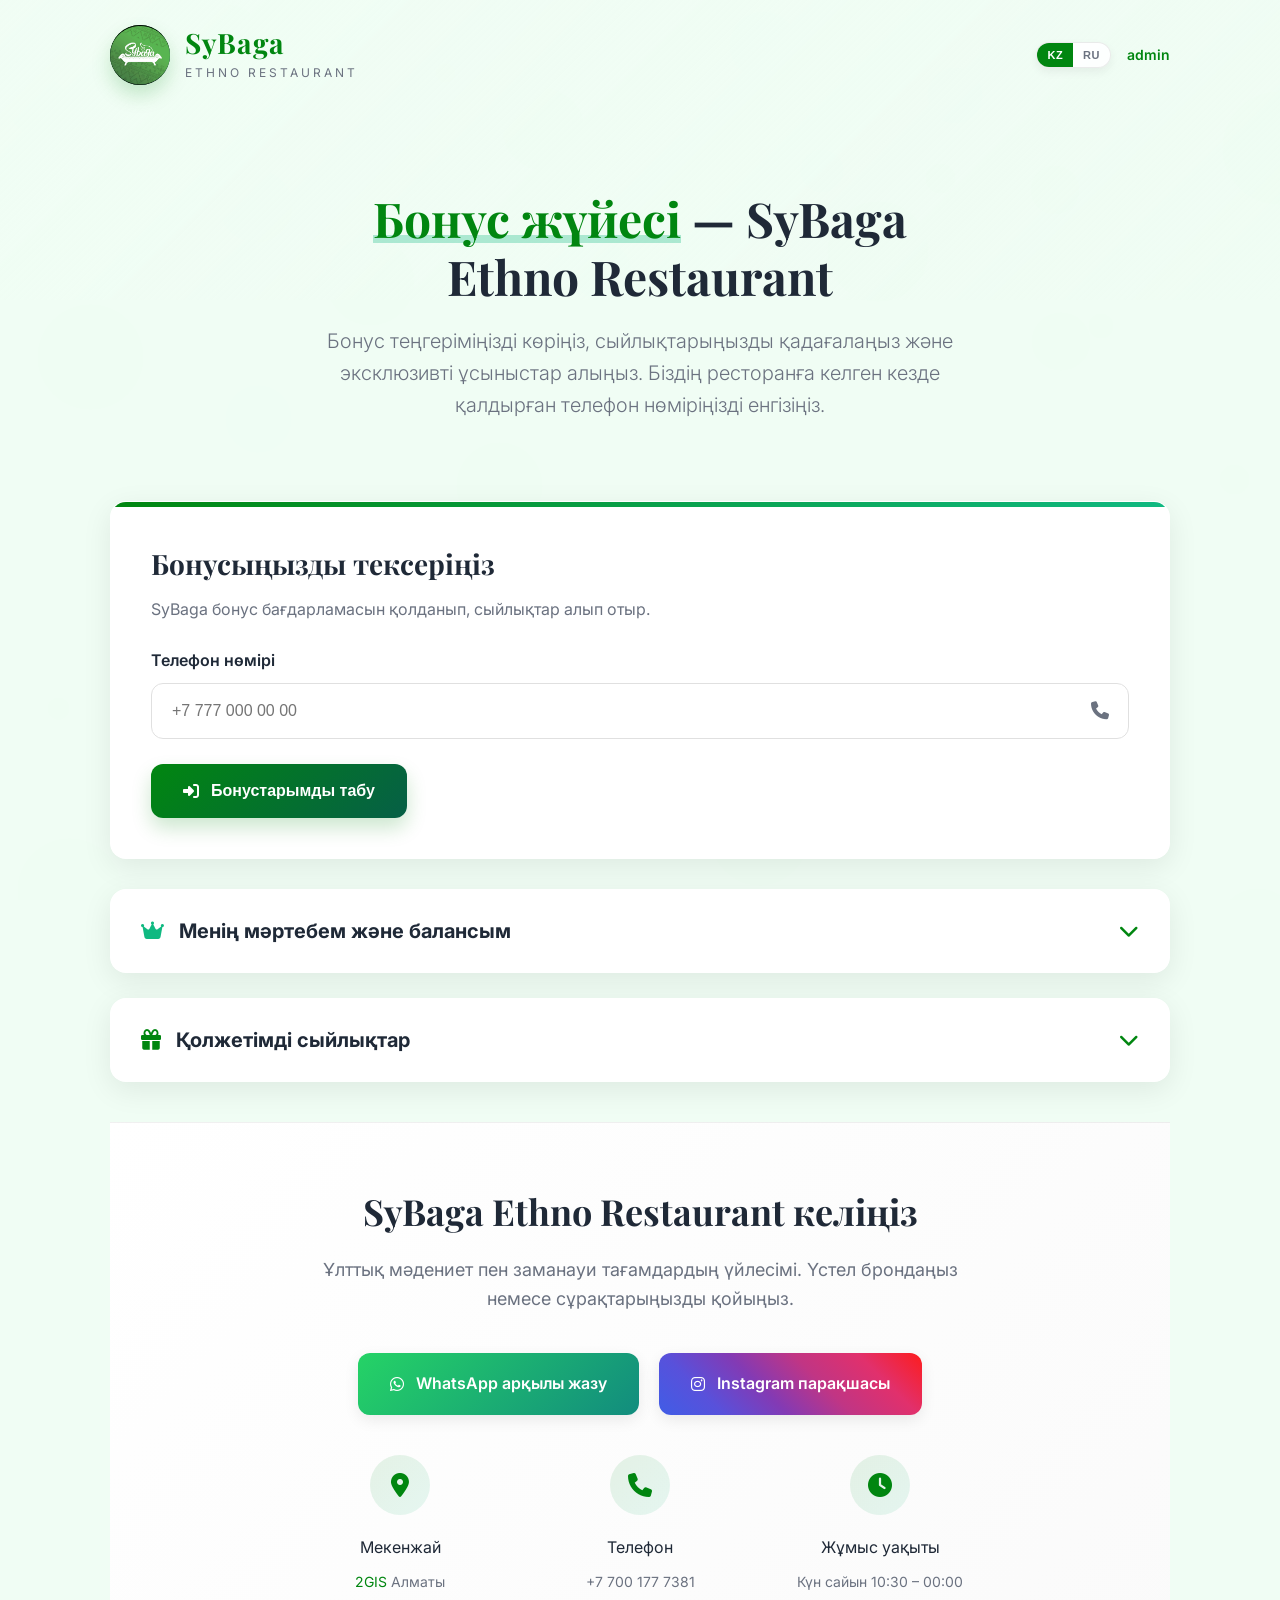
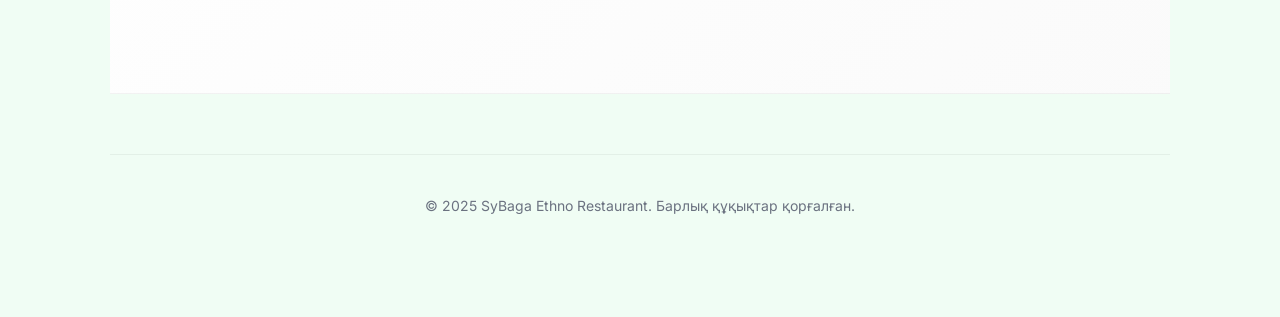
==== commit 444d9ae0: "lol" ====
--- a/index.html
+++ b/index.html
@@ -963,13 +963,13 @@
 
     <footer class="app-footer animate-on-scroll">
       <p data-i18n="footer-copy"></p>
-      <p>+7 700 177 7381</p>
-      <div class="footer-links">
+      <!-- <p>+7 700 177 7381</p> -->
+      <!-- <div class="footer-links">
         <a href="#" data-i18n="footer-about"></a>
         <a href="#" data-i18n="footer-menu"></a>
         <a href="#" data-i18n="footer-booking"></a>
         <a href="#" data-i18n="footer-help"></a>
-      </div>
+      </div> -->
     </footer>
   </div>
 
